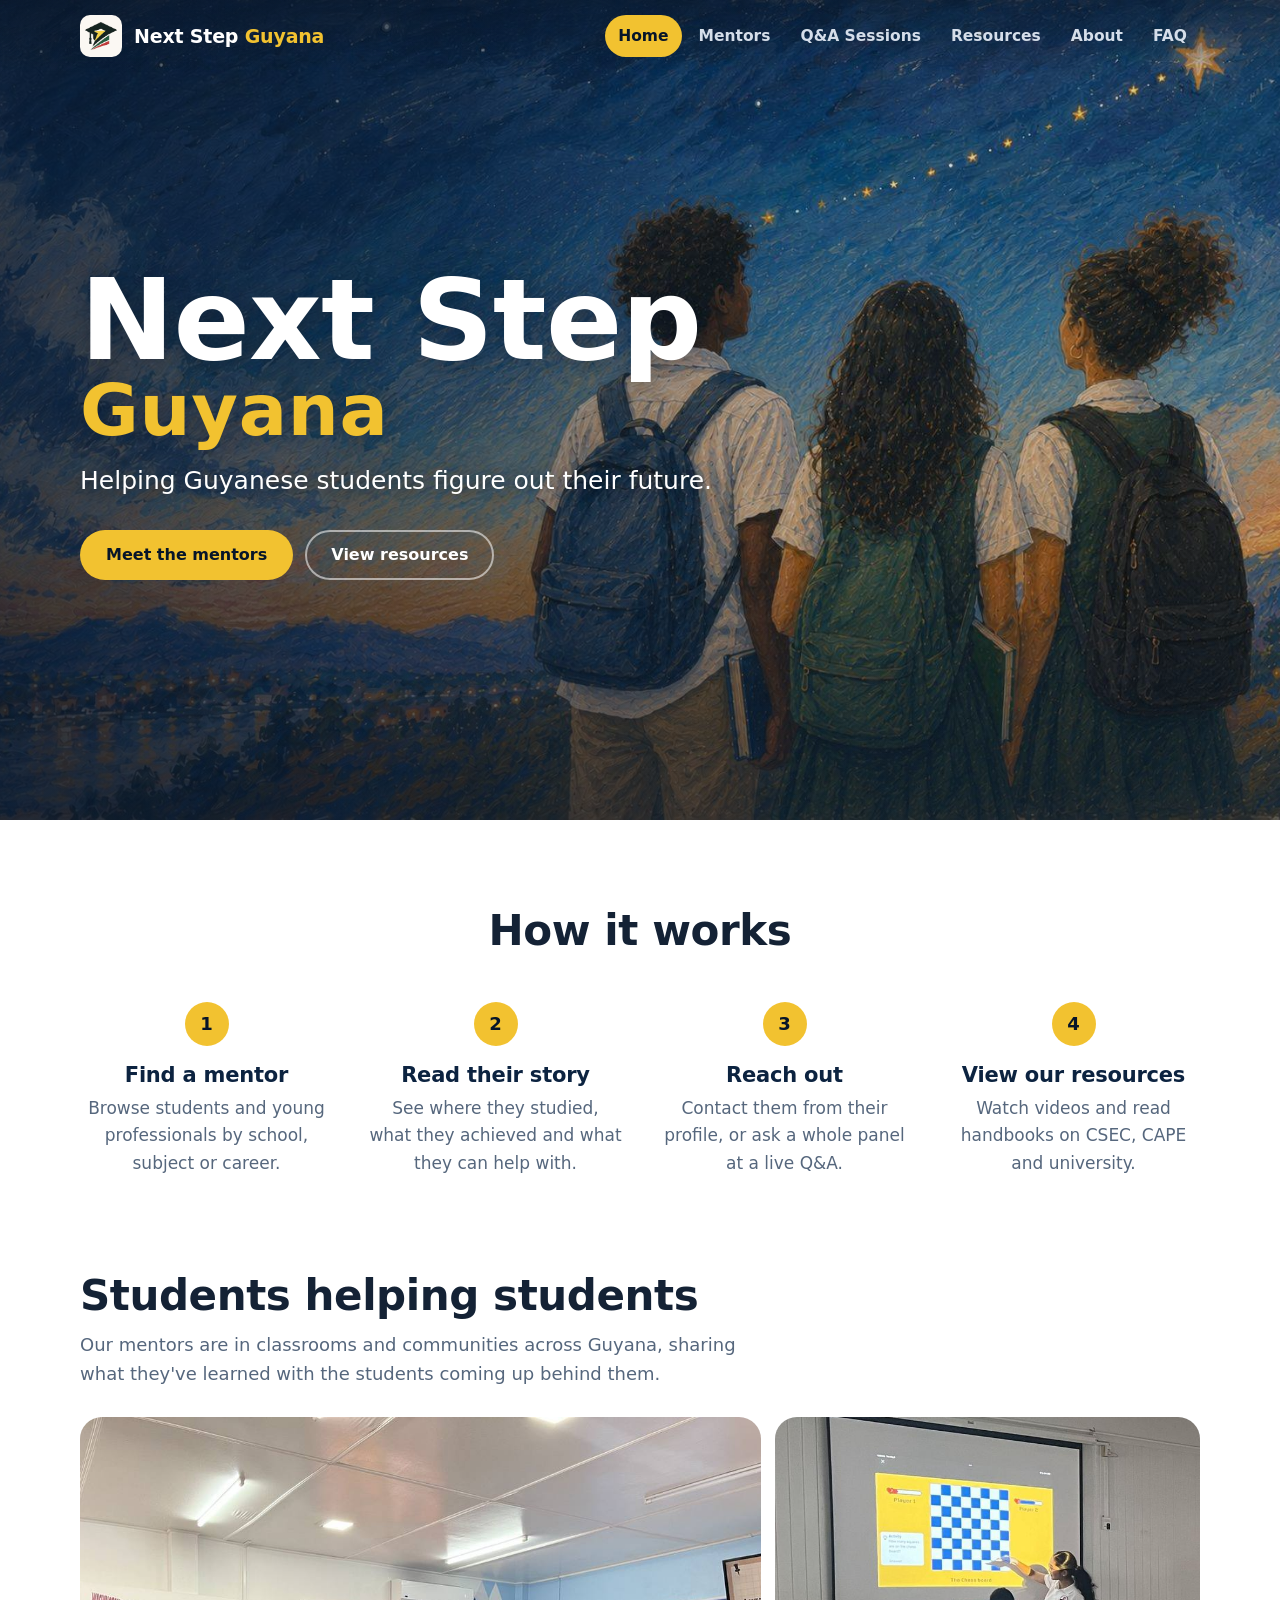
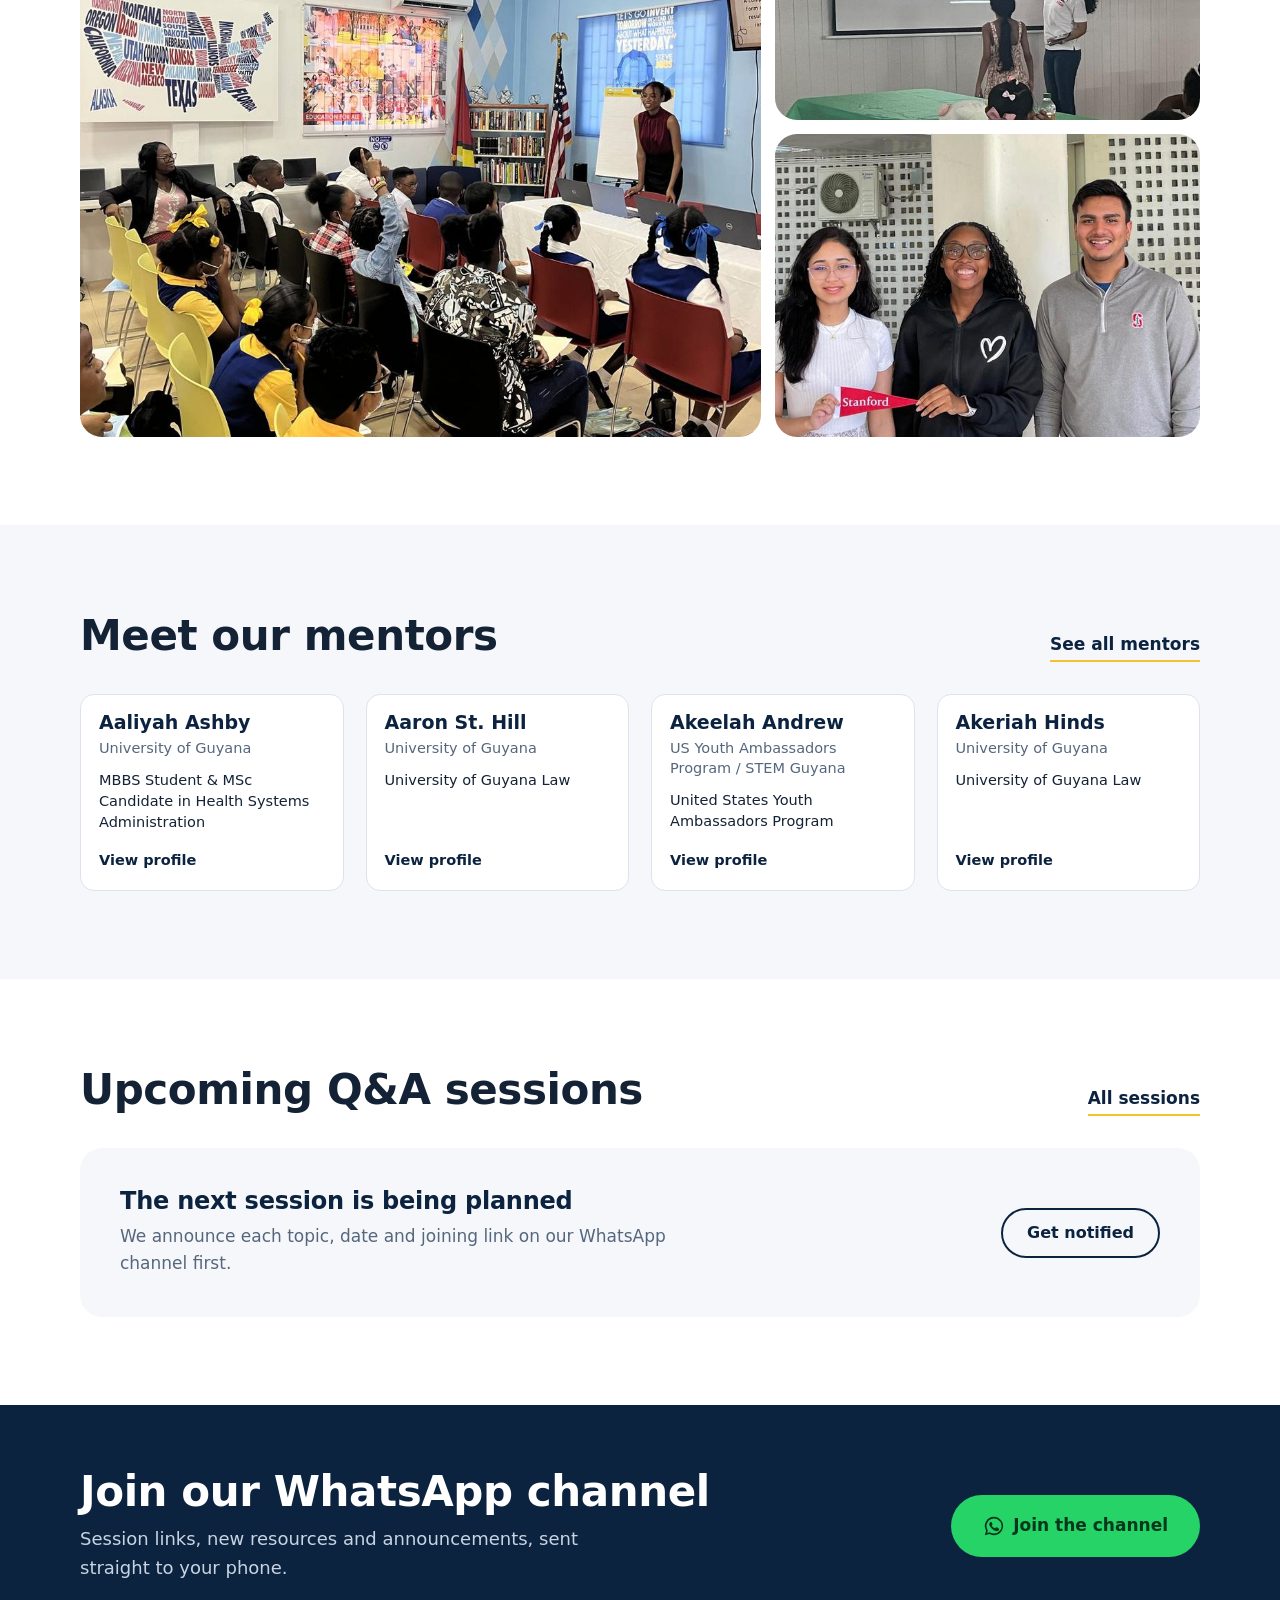
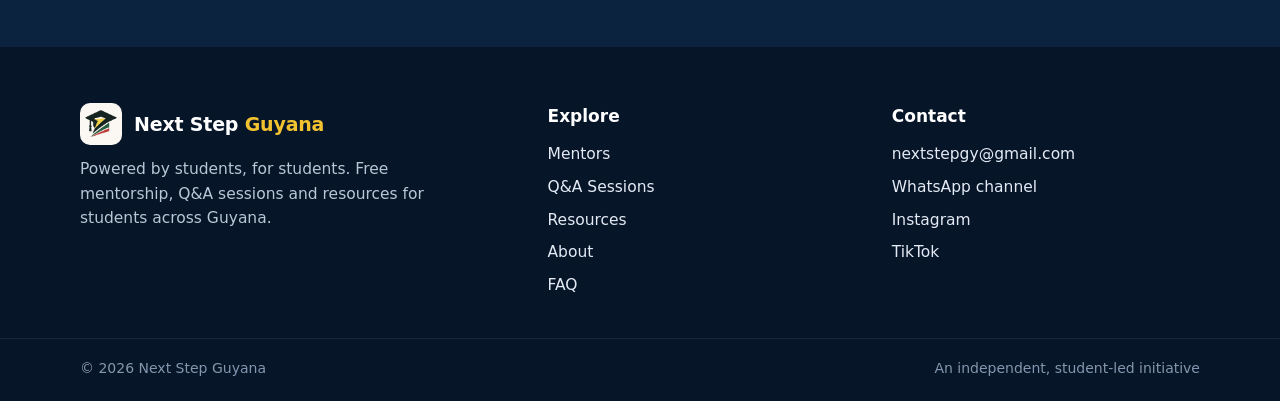
==== index.html @ 5f315ccd "Launch new Next Step Guyana website Co-Authored-By: Claude Opus 5.5 <noreply@anthropic.com> Claude-S" ====
<!doctype html>
<html lang="en">
<head>
<meta charset="utf-8">
<meta name="viewport" content="width=device-width, initial-scale=1">
<title>Next Step Guyana</title>
<meta name="description" content="Helping Guyanese students figure out their future. Free mentorship and live Q&A sessions with students and young professionals who've been there.">
<meta property="og:title" content="Next Step Guyana">
<meta property="og:description" content="Helping Guyanese students figure out their future.">
<meta property="og:type" content="website">
<meta property="og:url" content="https://www.nextstepgy.org/">
<meta property="og:image" content="https://www.nextstepgy.org/assets/hero.jpg">
<meta name="twitter:card" content="summary_large_image">
<meta name="theme-color" content="#0c2340">
<link rel="icon" href="assets/favicon.png" type="image/png">
<link rel="apple-touch-icon" href="assets/apple-touch-icon.png">
<link rel="stylesheet" href="css/style.css">
</head>
<body class="home">
<div id="site-header"></div>

<main id="main">
  <section class="hero" aria-label="Next Step Guyana">
    <div class="wrap">
      <div class="hero-copy">
        <h1><span class="l1">Next Step</span><span class="l2">Guyana</span></h1>
        <p class="tagline">Helping Guyanese students figure out their future.</p>
        <div class="actions">
          <a class="btn btn-gold" href="mentors.html">Meet the mentors</a>
          <a class="btn btn-ghost" href="resources.html">View resources</a>
        </div>
      </div>
    </div>
  </section>

  <section class="section">
    <div class="wrap">
      <h2 class="h-center">How it works</h2>
      <div class="steps">
        <div class="step">
          <span class="step-n">1</span>
          <h3>Find a mentor</h3>
          <p>Browse students and young professionals by school, subject or career.</p>
        </div>
        <div class="step">
          <span class="step-n">2</span>
          <h3>Read their story</h3>
          <p>See where they studied, what they achieved and what they can help with.</p>
        </div>
        <div class="step">
          <span class="step-n">3</span>
          <h3>Reach out</h3>
          <p>Contact them from their profile, or ask a whole panel at a live Q&amp;A.</p>
        </div>
        <div class="step">
          <span class="step-n">4</span>
          <h3>View our resources</h3>
          <p>Watch videos and read handbooks on CSEC, CAPE and university.</p>
        </div>
      </div>
    </div>
  </section>

  <section class="section section-tight-top">
    <div class="wrap">
      <div class="moments-head">
        <h2>Students helping students</h2>
        <p>Our mentors are in classrooms and communities across Guyana, sharing what they've learned with the students coming up behind them.</p>
      </div>
      <div class="moments">
        <figure class="m-big"><img src="assets/moment-classroom.jpg" alt="A Next Step mentor leading a session for a room of primary and secondary school students" loading="lazy"></figure>
        <figure class="m-a"><img src="assets/moment-chess.jpg" alt="A mentor teaching children about the chessboard on a projector screen" loading="lazy"></figure>
        <figure class="m-b"><img src="assets/moment-mentors.jpg" alt="Three Next Step mentors smiling, holding a Stanford pennant" loading="lazy"></figure>
      </div>
    </div>
  </section>

  <section class="section section-paper">
    <div class="wrap">
      <div class="section-head">
        <h2>Meet our mentors</h2>
        <a class="link-more" href="mentors.html">See all mentors</a>
      </div>
      <div class="mentor-grid" id="featured"></div>
    </div>
  </section>

  <section class="section">
    <div class="wrap">
      <div class="section-head">
        <h2>Upcoming Q&amp;A sessions</h2>
        <a class="link-more" href="sessions.html">All sessions</a>
      </div>
      <div id="next-session"></div>
    </div>
  </section>

  <section class="whatsapp" id="whatsapp">
    <div class="wrap">
      <div>
        <h2>Join our WhatsApp channel</h2>
        <p>Session links, new resources and announcements, sent straight to your phone.</p>
      </div>
      <a class="btn btn-wa btn-lg" id="wa-btn" href="#" target="_blank" rel="noopener"><svg width="22" height="22" viewBox="0 0 24 24" aria-hidden="true"><path fill="currentColor" d="M12 2a10 10 0 0 0-8.6 15.1L2 22l5-1.3A10 10 0 1 0 12 2Zm0 18.2a8.2 8.2 0 0 1-4.2-1.2l-.3-.2-3 .8.8-2.9-.2-.3A8.2 8.2 0 1 1 12 20.2Zm4.5-6.1c-.2-.1-1.5-.7-1.7-.8s-.4-.1-.6.1-.7.8-.8 1-.3.2-.5.1a6.7 6.7 0 0 1-3.3-2.9c-.3-.4.3-.4.7-1.3a.5.5 0 0 0 0-.4l-.8-1.8c-.2-.5-.4-.4-.6-.4h-.5a1 1 0 0 0-.7.3 3 3 0 0 0-.9 2.2 5.2 5.2 0 0 0 1.1 2.7 11.8 11.8 0 0 0 4.5 4c1.7.7 2.3.8 3.2.6a2.7 2.7 0 0 0 1.8-1.2 2.2 2.2 0 0 0 .1-1.3c0-.1-.2-.2-.5-.3Z"/></svg>Join the channel</a>
    </div>
  </section>
</main>

<div id="site-footer"></div>

<script src="data/mentors.js"></script>
<script src="data/sessions.js"></script>
<script src="js/site.js"></script>
<script>
(function () {
  document.getElementById("wa-btn").href = SITE.whatsapp;

  // Featured mentors: first 4 in alphabetical order
  var pick = window.MENTORS.slice().sort(function (x, y) { return x.name.localeCompare(y.name); }).slice(0, 4);
  var grid = document.getElementById("featured");
  grid.innerHTML = pick.map(NS.card).join("");
  NS.bindCards(grid, pick);

  // Next two sessions
  var up = NS.sessions().upcoming.slice(0, 2);
  document.getElementById("next-session").innerHTML = up.length
    ? up.map(function (s) { return NS.sessionHTML(s, false); }).join("")
    : '<div class="empty-state"><div><h3>The next session is being planned</h3>' +
      "<p>We announce each topic, date and joining link on our WhatsApp channel first.</p></div>" +
      '<a class="btn btn-line" href="#whatsapp">Get notified</a></div>';
})();
</script>
</body>
</html>
---- css/style.css ----
/* Next Step Guyana: site styles */
:root{
  --night:#0c2340;
  --deep:#071529;
  --gold:#f2c230;
  --gold-soft:#f8e3a0;
  --paper:#f5f7fa;
  --white:#ffffff;
  --ink:#142235;
  --slate:#56677d;
  --line:#dce3ec;
  --display:system-ui, -apple-system, BlinkMacSystemFont, "Segoe UI Historic", "Segoe UI", Helvetica, Arial, sans-serif;
  --body:system-ui, -apple-system, BlinkMacSystemFont, "Segoe UI Historic", "Segoe UI", Helvetica, Arial, sans-serif;
  --wrap:1160px;
  --r-sm:8px; --r-md:14px; --r-lg:22px;
}
*{box-sizing:border-box}
html{color-scheme:light}
html{scroll-behavior:smooth}
body{margin:0;font-family:var(--body);font-size:17px;line-height:1.6;color:var(--ink);background:var(--white);-webkit-font-smoothing:antialiased}
img{max-width:100%;display:block}
a{color:var(--night)}
a:hover{color:#1c4d86}
:focus-visible{outline:3px solid var(--gold);outline-offset:3px;border-radius:4px}
h1,h2,h3{font-family:var(--display);line-height:1.1;margin:0;letter-spacing:-.01em}
h2{font-size:clamp(28px,3.6vw,42px);font-weight:700}
h3{font-size:20px;font-weight:700}
p{margin:0}
.wrap{max-width:var(--wrap);margin:0 auto;padding:0 20px}
.skip{position:absolute;left:-999px;top:8px;background:var(--gold);color:var(--deep);padding:8px 14px;border-radius:var(--r-sm);z-index:100}
.skip:focus{left:8px}
.sr{position:absolute;width:1px;height:1px;overflow:hidden;clip:rect(0 0 0 0)}

/* ---------- Buttons ---------- */
.btn{display:inline-flex;align-items:center;gap:8px;font:700 16px/1 var(--body);padding:15px 24px;border-radius:999px;text-decoration:none;border:2px solid transparent;cursor:pointer;transition:background .15s,color .15s,border-color .15s}
.btn-gold{background:var(--gold);color:var(--deep)}
.btn-gold:hover{background:#ffd34d;color:var(--deep)}
.btn-ghost{border-color:rgba(255,255,255,.55);color:#fff}
.btn-ghost:hover{border-color:#fff;color:#fff;background:rgba(255,255,255,.08)}
.btn-navy{background:var(--night);color:#fff}
.btn-navy:hover{background:#163a64;color:#fff}
.btn-line{border-color:var(--night);color:var(--night);background:transparent}
.btn-line:hover{background:var(--night);color:#fff}

/* ---------- Header ---------- */
.site-header{background:var(--night);position:sticky;top:0;z-index:50;transition:background-color .25s ease,box-shadow .25s ease}
.site-header .wrap{display:flex;align-items:center;justify-content:space-between;height:72px;gap:20px}
/* Home: header sits on top of the artwork, turns solid on scroll or when the menu is open */
.home .site-header{position:fixed;left:0;right:0;background-color:transparent;background-image:linear-gradient(180deg,rgba(7,21,41,.6),rgba(7,21,41,0))}
.home .site-header.solid,.home .site-header.menu-open{background-color:var(--night);background-image:none;box-shadow:0 1px 0 rgba(255,255,255,.06)}
.brand{display:flex;align-items:center;gap:12px;color:#fff;text-decoration:none;font-family:var(--display);font-weight:700;font-size:19px;letter-spacing:-.01em;white-space:nowrap}
.brand:hover{color:#fff}
.brand-mark{width:42px;height:42px;flex:none;border-radius:10px;background:#fbf8f3;padding:5px;object-fit:contain}
.brand-name{color:#fff}
.brand-name span{color:var(--gold)}
.nav{display:flex;gap:4px;align-items:center}
.nav a{color:#d5deea;text-decoration:none;font-weight:700;font-size:15.5px;padding:9px 13px;border-radius:999px;transition:background-color .15s,color .15s}
.nav a:hover{color:#fff;background:rgba(255,255,255,.07)}
.nav a[aria-current="page"]{color:var(--deep);background:var(--gold)}
.menu-btn{display:none;position:relative;width:44px;height:44px;background:none;border:0;color:#fff;cursor:pointer;border-radius:10px;-webkit-tap-highlight-color:transparent}
.menu-btn:hover{background:rgba(255,255,255,.08)}
.menu-btn span{position:absolute;left:11px;right:11px;height:2.5px;border-radius:2px;background:currentColor;transition:transform .25s ease,opacity .2s ease}
.menu-btn span:nth-child(1){top:14px}
.menu-btn span:nth-child(2){top:21px}
.menu-btn span:nth-child(3){top:28px}
.menu-btn[aria-expanded="true"] span:nth-child(1){transform:translateY(7px) rotate(45deg)}
.menu-btn[aria-expanded="true"] span:nth-child(2){opacity:0}
.menu-btn[aria-expanded="true"] span:nth-child(3){transform:translateY(-7px) rotate(-45deg)}
@media (max-width:900px){
  .menu-btn{display:block}
  .brand{font-size:18px}
  .nav{position:absolute;top:72px;left:0;right:0;background:var(--night);flex-direction:column;align-items:stretch;gap:2px;padding:8px 16px 20px;border-top:1px solid rgba(255,255,255,.08);box-shadow:0 18px 30px rgba(7,21,41,.35);
    opacity:0;visibility:hidden;transform:translateY(-10px);transition:opacity .22s ease,transform .22s ease,visibility 0s linear .22s}
  .nav.open{opacity:1;visibility:visible;transform:none;transition:opacity .22s ease,transform .22s ease,visibility 0s}
  .nav a{padding:14px 16px;font-size:17px}
}
@media (prefers-reduced-motion:reduce){.nav,.nav.open,.menu-btn span,.site-header{transition:none}}

/* ---------- Hero (home): the cover artwork, softly faded behind the text ---------- */
.hero{position:relative;color:#fff;background:#13305a url("../assets/hero.jpg") 62% 40%/cover no-repeat;overflow:hidden}
.hero::before{content:"";position:absolute;inset:0;background:
  linear-gradient(90deg,rgba(7,21,41,.72) 0%,rgba(7,21,41,.45) 38%,rgba(7,21,41,.12) 65%,rgba(7,21,41,.12) 100%),
  linear-gradient(0deg,rgba(7,21,41,.5) 0%,rgba(7,21,41,0) 35%)}
.hero .wrap{position:relative;min-height:92vh;min-height:92svh;max-height:none;display:flex;flex-direction:column;justify-content:center;padding-top:120px;padding-bottom:90px}
@media (min-height:900px){.hero .wrap{min-height:820px}}
.hero-copy{max-width:680px}
.hero h1{font-weight:800;color:var(--gold);letter-spacing:-.03em;line-height:.9;text-shadow:0 2px 24px rgba(7,21,41,.45)}
.hero h1 .l1{display:block;color:#fff;font-size:clamp(52px,8.8vw,116px)}
.hero h1 .l2{display:block;font-size:clamp(36px,5.6vw,74px);margin-top:6px;letter-spacing:.01em}
.hero .tagline{font-size:clamp(19px,2.1vw,25px);font-weight:500;margin-top:22px;line-height:1.35;max-width:26em;color:#fff;text-shadow:0 1px 12px rgba(7,21,41,.5)}
.hero .actions{display:flex;flex-wrap:wrap;gap:12px;margin-top:32px}
@media (max-width:760px){
  .hero{background-position:70% 30%}
  .hero::before{background:linear-gradient(180deg,rgba(7,21,41,.45) 0%,rgba(7,21,41,.2) 22%,rgba(7,21,41,.35) 48%,rgba(7,21,41,.88) 78%,rgba(7,21,41,.95) 100%)}
  .hero .wrap{min-height:88vh;min-height:88svh;justify-content:flex-end;padding-top:110px;padding-bottom:48px}
  .hero .actions .btn{flex:1 1 auto;justify-content:center}
}
@media (max-width:360px){.hero h1 .l1{font-size:46px}.hero h1 .l2{font-size:32px}.brand{font-size:16px}.brand-mark{width:38px;height:38px}}

/* ---------- Sections ---------- */
.section{padding:88px 0}
.section-tight{padding:64px 0}
.section-paper{background:var(--paper)}
.section-night{background:var(--night);color:#fff}
.section-head{display:flex;justify-content:space-between;align-items:baseline;gap:20px;margin-bottom:32px;flex-wrap:wrap}
.section-head p{color:var(--slate);max-width:36em;margin-top:10px}
.section-night .section-head p{color:#c6d2e2}

/* ---------- How it works ---------- */
.h-center{text-align:center;margin-bottom:48px}
.steps{display:grid;grid-template-columns:repeat(4,1fr);gap:36px;text-align:center}
.step-n{display:inline-grid;place-items:center;width:44px;height:44px;border-radius:50%;background:var(--gold);color:var(--deep);font-weight:800;font-size:18px}
.step h3{margin-top:18px;font-size:21px;color:var(--night)}
.step p{color:var(--slate);margin:8px auto 0;max-width:22em}
@media (max-width:980px){.steps{grid-template-columns:repeat(2,1fr);gap:40px 32px}}
@media (max-width:560px){.steps{grid-template-columns:1fr;gap:34px}}

/* ---------- Links + large buttons ---------- */
.link-more{font-weight:700;text-decoration:none;color:var(--night);border-bottom:2px solid var(--gold);padding-bottom:2px}
.link-more:hover{color:var(--night);border-color:var(--night)}
.btn-lg{padding:18px 30px;font-size:17px}
.btn-wa{background:#25d366;color:#05371c}
.btn-wa:hover{background:#3ee07a;color:#05371c}

/* ---------- WhatsApp band ---------- */
.whatsapp{background:var(--night);color:#fff}
.whatsapp .wrap{display:flex;justify-content:space-between;align-items:center;gap:28px;flex-wrap:wrap;padding-top:64px;padding-bottom:64px}
.whatsapp h2{color:#fff}
.whatsapp p{color:#c9d4e2;margin-top:10px;font-size:18px;max-width:30em}

/* ---------- Mentor cards ---------- */
.mentor-grid{display:grid;grid-template-columns:repeat(auto-fill,minmax(220px,1fr));gap:22px}
.mcard{display:flex;flex-direction:column;text-align:left;background:#fff;border:1px solid var(--line);border-radius:var(--r-md);overflow:hidden;padding:0;font:inherit;color:inherit;cursor:pointer;transition:border-color .15s,box-shadow .15s}
.mcard:hover{border-color:#b7c5d7;box-shadow:0 10px 26px rgba(12,35,64,.10)}
.mphoto{aspect-ratio:1/1;background:var(--night);position:relative;overflow:hidden}
.mphoto img{position:absolute;inset:0;z-index:1;width:100%;height:100%;object-fit:cover;object-position:center 22%}
.mphoto .badge{z-index:2}
.initials{position:absolute;inset:0;display:grid;place-items:center;font-family:var(--display);font-weight:800;font-size:52px;color:var(--night);background:#e7edf5}
.badge{position:absolute;left:12px;top:12px;background:var(--gold);color:var(--deep);font-weight:900;font-size:12.5px;padding:5px 10px;border-radius:999px}
.mbody{padding:16px 18px 18px;display:flex;flex-direction:column;gap:4px;flex:1}
.mname{font-family:var(--display);font-weight:700;font-size:19px;color:var(--night);line-height:1.2}
.mschool{color:var(--slate);font-size:14.5px;line-height:1.4}
.mhl{font-size:14.5px;line-height:1.45;margin-top:8px}
.mview{margin-top:auto;padding-top:12px;font-weight:700;font-size:14.5px;color:var(--night)}
@media (max-width:560px){
  .mentor-grid{grid-template-columns:repeat(2,1fr);gap:12px}
  .mbody{padding:12px 12px 14px}.mname{font-size:16px}.mschool{font-size:13px}.mhl{display:none}
  .initials{font-size:40px}
}

/* ---------- Directory controls ---------- */
.dir-tools{display:flex;flex-wrap:wrap;gap:14px;align-items:center;margin-bottom:16px}
.search{flex:1 1 300px;position:relative}
.search input{width:100%;font:inherit;font-size:16px;padding:14px 18px 14px 46px;border:2px solid var(--line);border-radius:999px;background:#fff;color:var(--ink)}
.search input:focus{outline:none;border-color:var(--night)}
.search svg{position:absolute;left:17px;top:50%;transform:translateY(-50%);color:var(--slate)}
.count{color:var(--slate);font-size:15px}
.chips{display:flex;flex-wrap:wrap;gap:8px;margin-bottom:30px}
.chip{font:700 14.5px var(--body);padding:9px 15px;border-radius:999px;border:2px solid var(--line);background:#fff;color:var(--night);cursor:pointer}
.chip:hover{border-color:var(--night)}
.chip[aria-pressed="true"]{background:var(--night);border-color:var(--night);color:#fff}
.empty{grid-column:1/-1;padding:46px 20px;text-align:center;color:var(--slate);border:2px dashed var(--line);border-radius:var(--r-md)}

/* ---------- Profile dialog ---------- */
dialog.profile{background:#fff;border:0;padding:0;border-radius:var(--r-lg);max-width:780px;width:calc(100% - 32px);max-height:calc(100vh - 40px);color:var(--ink);box-shadow:0 30px 80px rgba(7,21,41,.45)}
dialog.profile::backdrop{background:rgba(7,21,41,.62)}
.pgrid{display:grid;grid-template-columns:280px 1fr}
.pphoto{position:relative;background:var(--night);min-height:320px}
.pphoto img{position:absolute;inset:0;width:100%;height:100%;object-fit:cover;object-position:center 22%}
.pbody{padding:32px 32px 30px}
.pbody h2{font-size:30px;color:var(--night)}
.pmeta{color:var(--slate);margin-top:6px}
.ptopics{display:flex;flex-wrap:wrap;gap:6px;margin-top:14px}
.ptopics span{background:var(--paper);color:var(--night);font-weight:700;font-size:13px;padding:5px 10px;border-radius:999px}
.pbody ul{margin:20px 0 24px;padding-left:20px}
.pbody li{margin-bottom:6px}
.pbody li::marker{color:var(--gold)}
.pcontact{display:flex;flex-wrap:wrap;gap:10px;align-items:center}
.pnote{color:var(--slate);font-size:14px;margin-top:12px}
.pclose{position:absolute;right:14px;top:14px;width:40px;height:40px;border-radius:50%;border:0;background:#fff;color:var(--night);font-size:24px;line-height:1;cursor:pointer;box-shadow:0 2px 10px rgba(0,0,0,.18);z-index:2}
@media (max-width:680px){.pgrid{grid-template-columns:1fr}.pphoto{min-height:0;aspect-ratio:4/3}.pbody{padding:24px 22px}}

/* ---------- Page heading (inner pages) ---------- */
.page-head{color:#fff;position:relative;overflow:hidden;background:#13305a url("../assets/sky.jpg") center 30%/cover no-repeat}
.page-head::before{content:"";position:absolute;inset:0;background:linear-gradient(90deg,rgba(7,21,41,.82) 0%,rgba(7,21,41,.55) 60%,rgba(7,21,41,.25) 100%)}
.page-head .wrap{padding-top:72px;padding-bottom:64px;position:relative}
.page-head h1{font-size:clamp(40px,6vw,64px);font-weight:800;letter-spacing:-.03em;color:#fff;text-wrap:balance}
.page-head p{color:#dbe3ee;max-width:36em;margin-top:14px;font-size:19px}

/* ---------- Sessions ---------- */
.session{display:grid;grid-template-columns:110px 1fr auto;gap:26px;align-items:start;background:#fff;border:1px solid var(--line);border-radius:var(--r-md);padding:24px}
.session + .session{margin-top:16px}
.sdate{background:var(--night);color:#fff;border-radius:var(--r-sm);text-align:center;padding:12px 6px}
.sdate b{display:block;font-family:var(--display);font-size:38px;line-height:1;color:var(--gold)}
.sdate span{font-weight:700;font-size:14px}
.stheme{display:inline-block;background:var(--gold-soft);color:var(--deep);font-weight:700;font-size:13px;padding:4px 10px;border-radius:999px;margin-bottom:8px}
.session h3{font-size:22px;color:var(--night)}
.smeta{color:var(--slate);font-size:15px;margin-top:6px}
.session p.sabout{margin-top:10px}
.smentors{margin-top:10px;font-size:15px}
.smentors b{color:var(--night)}
.session .btn{white-space:nowrap}
@media (max-width:720px){.session{grid-template-columns:76px 1fr;gap:16px}.session .sact{grid-column:1/-1}.sdate b{font-size:30px}}
.empty-state{background:var(--paper);border-radius:var(--r-lg);padding:40px;display:grid;grid-template-columns:1fr auto;gap:24px;align-items:center}
.empty-state h3{font-size:24px;color:var(--night)}
.empty-state p{color:var(--slate);margin-top:8px;max-width:34em}
@media (max-width:720px){.empty-state{grid-template-columns:1fr;padding:28px}}
.past{margin-top:56px}
.past h2{font-size:26px;margin-bottom:18px}

/* ---------- Resources ---------- */
.res-cats{display:grid;gap:44px}
.res-cat h2{font-size:26px;margin-bottom:16px}
.res-list{display:grid;grid-template-columns:repeat(auto-fill,minmax(300px,1fr));gap:14px}
.res{display:block;text-decoration:none;color:inherit;background:#fff;border:1px solid var(--line);border-radius:var(--r-md);padding:20px 22px;transition:border-color .15s}
.res:hover{border-color:var(--night);color:inherit}
.res b{display:block;font-family:var(--display);font-size:18px;color:var(--night)}
.res span{display:block;color:var(--slate);font-size:15px;margin-top:6px;line-height:1.5}
.res small{display:block;margin-top:10px;color:#7a8aa0;font-size:13px;word-break:break-all}
.videos{display:grid;grid-template-columns:repeat(auto-fill,minmax(320px,1fr));gap:22px}
.video{background:#fff;border:1px solid var(--line);border-radius:var(--r-md);overflow:hidden}
.video .frame{aspect-ratio:16/9;background:var(--deep)}
.video iframe{width:100%;height:100%;border:0;display:block}
.video div.vt{padding:16px 18px}
.video b{font-family:var(--display);color:var(--night);font-size:18px}
.video p{color:var(--slate);font-size:15px;margin-top:4px}
.tabs{display:flex;gap:8px;flex-wrap:wrap;margin-bottom:34px}

/* ---------- About ---------- */
.prose{max-width:40em}
.prose p{font-size:18.5px;line-height:1.7}
.prose p + p{margin-top:18px}
.founders{display:grid;grid-template-columns:repeat(2,1fr);gap:22px;margin-top:8px}
.founder{display:grid;grid-template-columns:120px 1fr;gap:20px;align-items:center;background:#fff;border:1px solid var(--line);border-radius:var(--r-md);padding:16px}
.founder .mphoto{border-radius:var(--r-sm)}
.founder .initials{font-size:36px}
.founder b{font-family:var(--display);font-size:21px;color:var(--night);display:block}
.founder span{color:var(--slate);font-size:15px}
@media (max-width:720px){.founders{grid-template-columns:1fr}}
.values{display:grid;grid-template-columns:repeat(3,1fr);gap:28px}
.values h3{color:var(--gold);font-size:22px}
.values p{color:#d3dce8;margin-top:8px}
@media (max-width:780px){.values{grid-template-columns:1fr}}

/* ---------- FAQ ---------- */
.faq-group + .faq-group{margin-top:52px}
.faq-group h2{font-size:28px;margin-bottom:14px}
details.q{border-bottom:1px solid var(--line)}
details.q summary{list-style:none;cursor:pointer;display:flex;justify-content:space-between;gap:20px;padding:20px 0;font-family:var(--display);font-weight:700;font-size:20px;color:var(--night)}
details.q summary::-webkit-details-marker{display:none}
details.q summary::after{content:"+";font-family:var(--body);font-size:26px;line-height:1;color:var(--slate);transition:transform .2s}
details.q[open] summary::after{transform:rotate(45deg)}
details.q .a{padding:0 0 22px;color:#2f4058;max-width:42em}
details.q .a p + p{margin-top:12px}

/* ---------- Footer ---------- */
.site-footer{background:var(--deep);color:#b9c6d6;font-size:15.5px}
.site-footer .wrap{display:grid;grid-template-columns:1.4fr 1fr 1fr;gap:36px;padding-top:56px;padding-bottom:40px}
.site-footer h4{color:#fff;font-family:var(--display);font-size:17px;margin:0 0 12px}
.site-footer a{color:#e3eaf3;text-decoration:none}
.site-footer a:hover{color:var(--gold)}
.site-footer ul{list-style:none;margin:0;padding:0;display:grid;gap:8px}
.site-footer .tag{margin-top:12px;max-width:24em}
.foot-base{border-top:1px solid rgba(255,255,255,.08)}
.foot-base .wrap{display:flex;justify-content:space-between;gap:12px;flex-wrap:wrap;padding-top:18px;padding-bottom:22px;font-size:14px;color:#8496ad}
@media (max-width:760px){.site-footer .wrap{grid-template-columns:1fr 1fr}.site-footer .fcol1{grid-column:1/-1}}

/* ---------- Home: photo moments ---------- */
.section-tight-top{padding:8px 0 88px}
.moments-head{display:block;margin-bottom:28px;max-width:40em}
.moments-head p{color:var(--slate);font-size:18px;margin-top:12px}
.moments{display:grid;grid-template-columns:1.6fr 1fr;grid-template-rows:1fr 1fr;gap:14px;height:min(56vw,620px)}
.moments figure{margin:0;border-radius:var(--r-lg);overflow:hidden;background:var(--paper)}
.moments img{width:100%;height:100%;object-fit:cover}
.m-big{grid-row:1 / 3}
.m-a img{object-position:center 30%}
.m-b img{object-position:center 35%}
@media (max-width:760px){
  .moments{grid-template-columns:1fr 1fr;grid-template-rows:auto auto;height:auto}
  .m-big{grid-column:1 / 3;grid-row:auto;aspect-ratio:4/3}
  .m-a,.m-b{aspect-ratio:1/1}
}

@media (max-width:560px){.section-head{align-items:center}.section-head h2{font-size:26px}}

/* ---------- Resources: videos, handbooks, links ---------- */
.res-block{margin-top:44px}
.res-block:first-of-type{margin-top:8px}
.res-block > h2{font-size:30px;margin-bottom:18px}
.res-intro{color:var(--slate);margin:-8px 0 22px}
.res-cat h3{font-size:19px;color:var(--night);margin-bottom:12px}
.lvl{display:inline-block;background:var(--gold-soft);color:var(--deep);font-weight:700;font-size:12.5px;padding:3px 9px;border-radius:999px;margin-bottom:8px}
.books{display:grid;grid-template-columns:repeat(auto-fill,minmax(300px,1fr));gap:14px}
.book{display:flex;gap:16px;text-decoration:none;color:inherit;background:#fff;border:1px solid var(--line);border-radius:var(--r-md);padding:20px}
.book:hover{border-color:var(--night);color:inherit}
.book-icon{flex:none;width:52px;height:52px;border-radius:12px;background:var(--night);color:var(--gold);display:grid;place-items:center}
.book-text{display:flex;flex-direction:column;min-width:0}
.book-text b{font-size:18px;color:var(--night)}
.book-text span:not(.lvl){color:var(--slate);font-size:15px;margin-top:4px}
.book-text em{font-style:normal;font-weight:700;color:var(--night);margin-top:10px;font-size:15px}
.video .lvl{margin-bottom:6px}
.video b{display:block}
.book-text .lvl,.video .lvl{align-self:flex-start}

/* ---------- Mentors: filter button + panel ---------- */
.filter-btn{display:inline-flex;align-items:center;gap:8px;font:700 15.5px var(--body);padding:13px 20px;border-radius:999px;border:2px solid var(--line);background:#fff;color:var(--night);cursor:pointer;white-space:nowrap;max-width:100%}
.filter-btn:hover{border-color:var(--night)}
.filter-btn[aria-expanded="true"]{border-color:var(--night)}
.filter-btn.active{background:var(--night);border-color:var(--night);color:#fff}
.filter-btn span{overflow:hidden;text-overflow:ellipsis}
.filter-panel{display:flex;flex-wrap:wrap;gap:8px;background:var(--paper);border:1px solid var(--line);border-radius:var(--r-md);padding:16px;margin:-2px 0 26px}
.filter-panel[hidden]{display:none}
.dir-tools{margin-bottom:26px}
@media (max-width:560px){.dir-tools .search{flex-basis:100%}}

/* ---------- About: story + photo ---------- */
.about-story{display:grid;grid-template-columns:minmax(0,1.15fr) minmax(0,.85fr);gap:56px;align-items:center}
.about-photo{margin:0}
.about-photo img{width:100%;aspect-ratio:1/1;object-fit:cover;border-radius:var(--r-lg)}
.about-photo figcaption{color:var(--slate);font-size:14.5px;margin-top:10px}
@media (max-width:860px){.about-story{grid-template-columns:1fr;gap:32px}.about-photo{max-width:520px}}
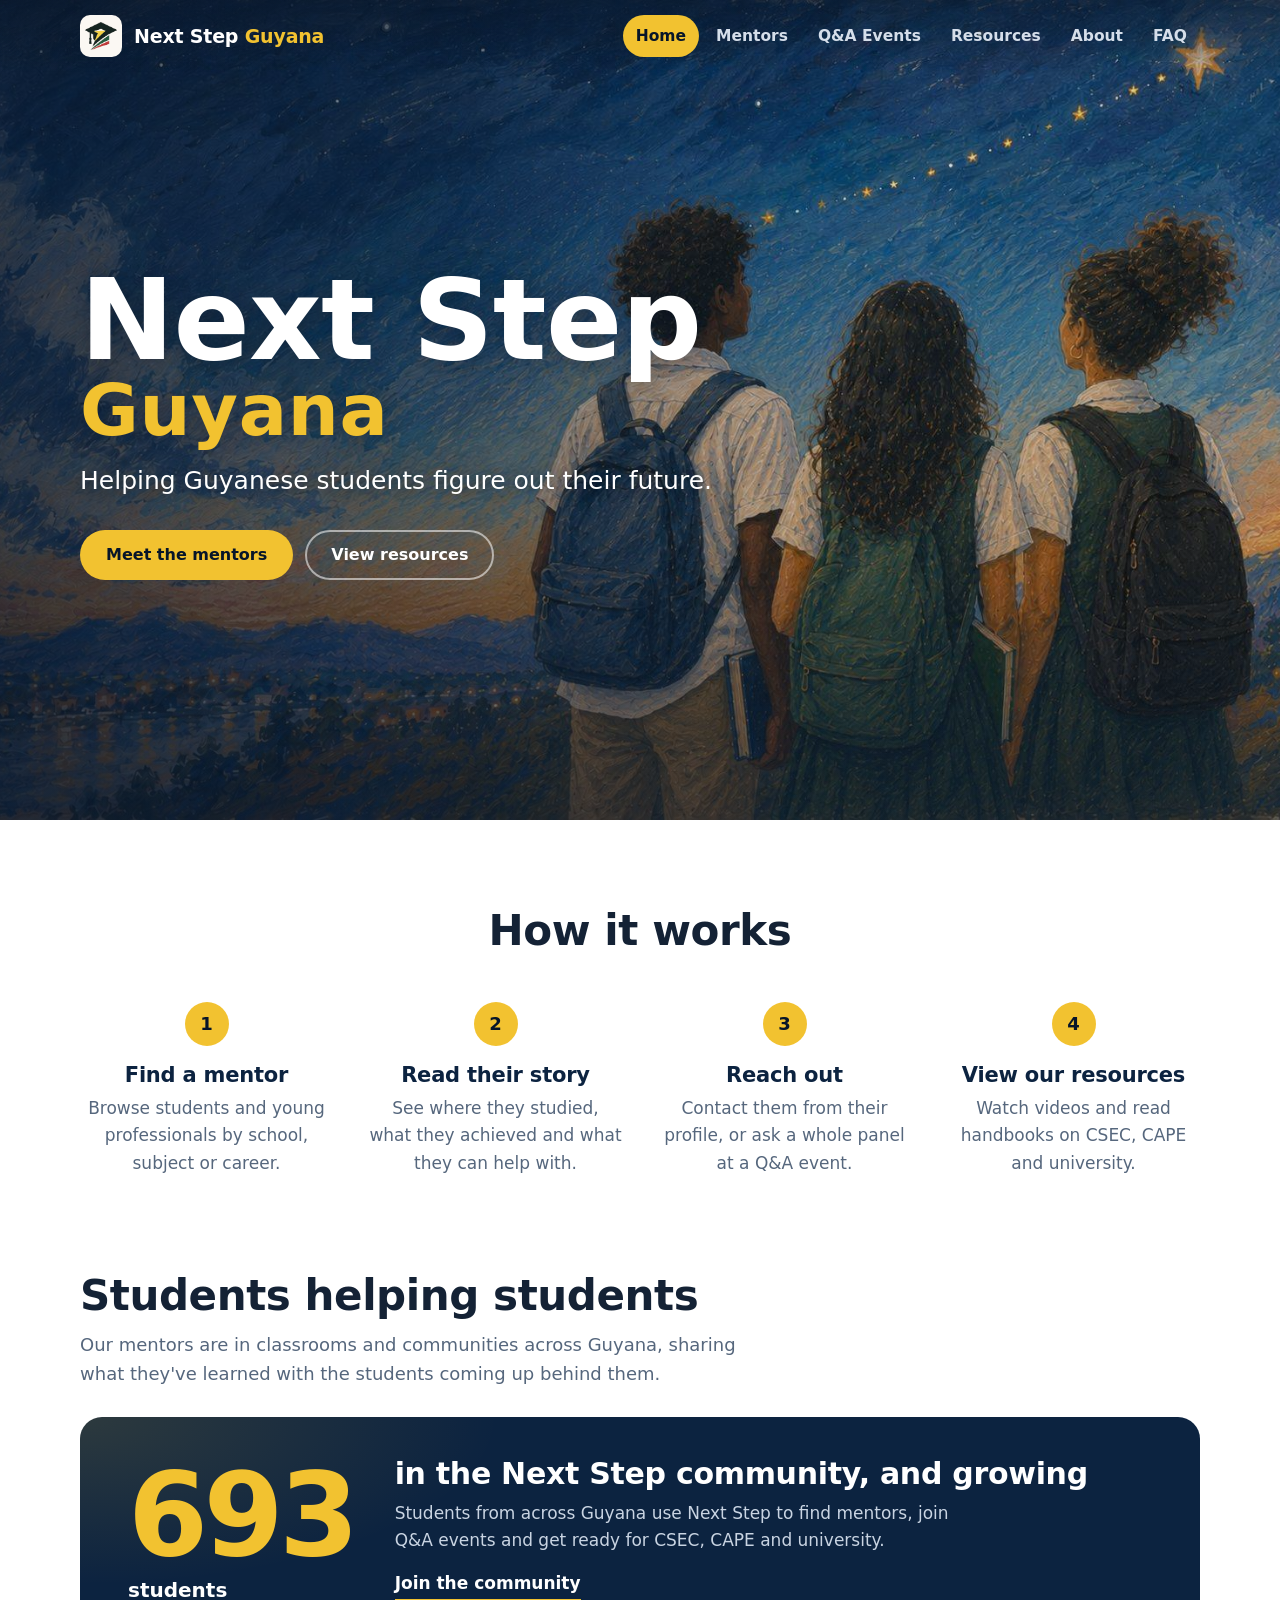
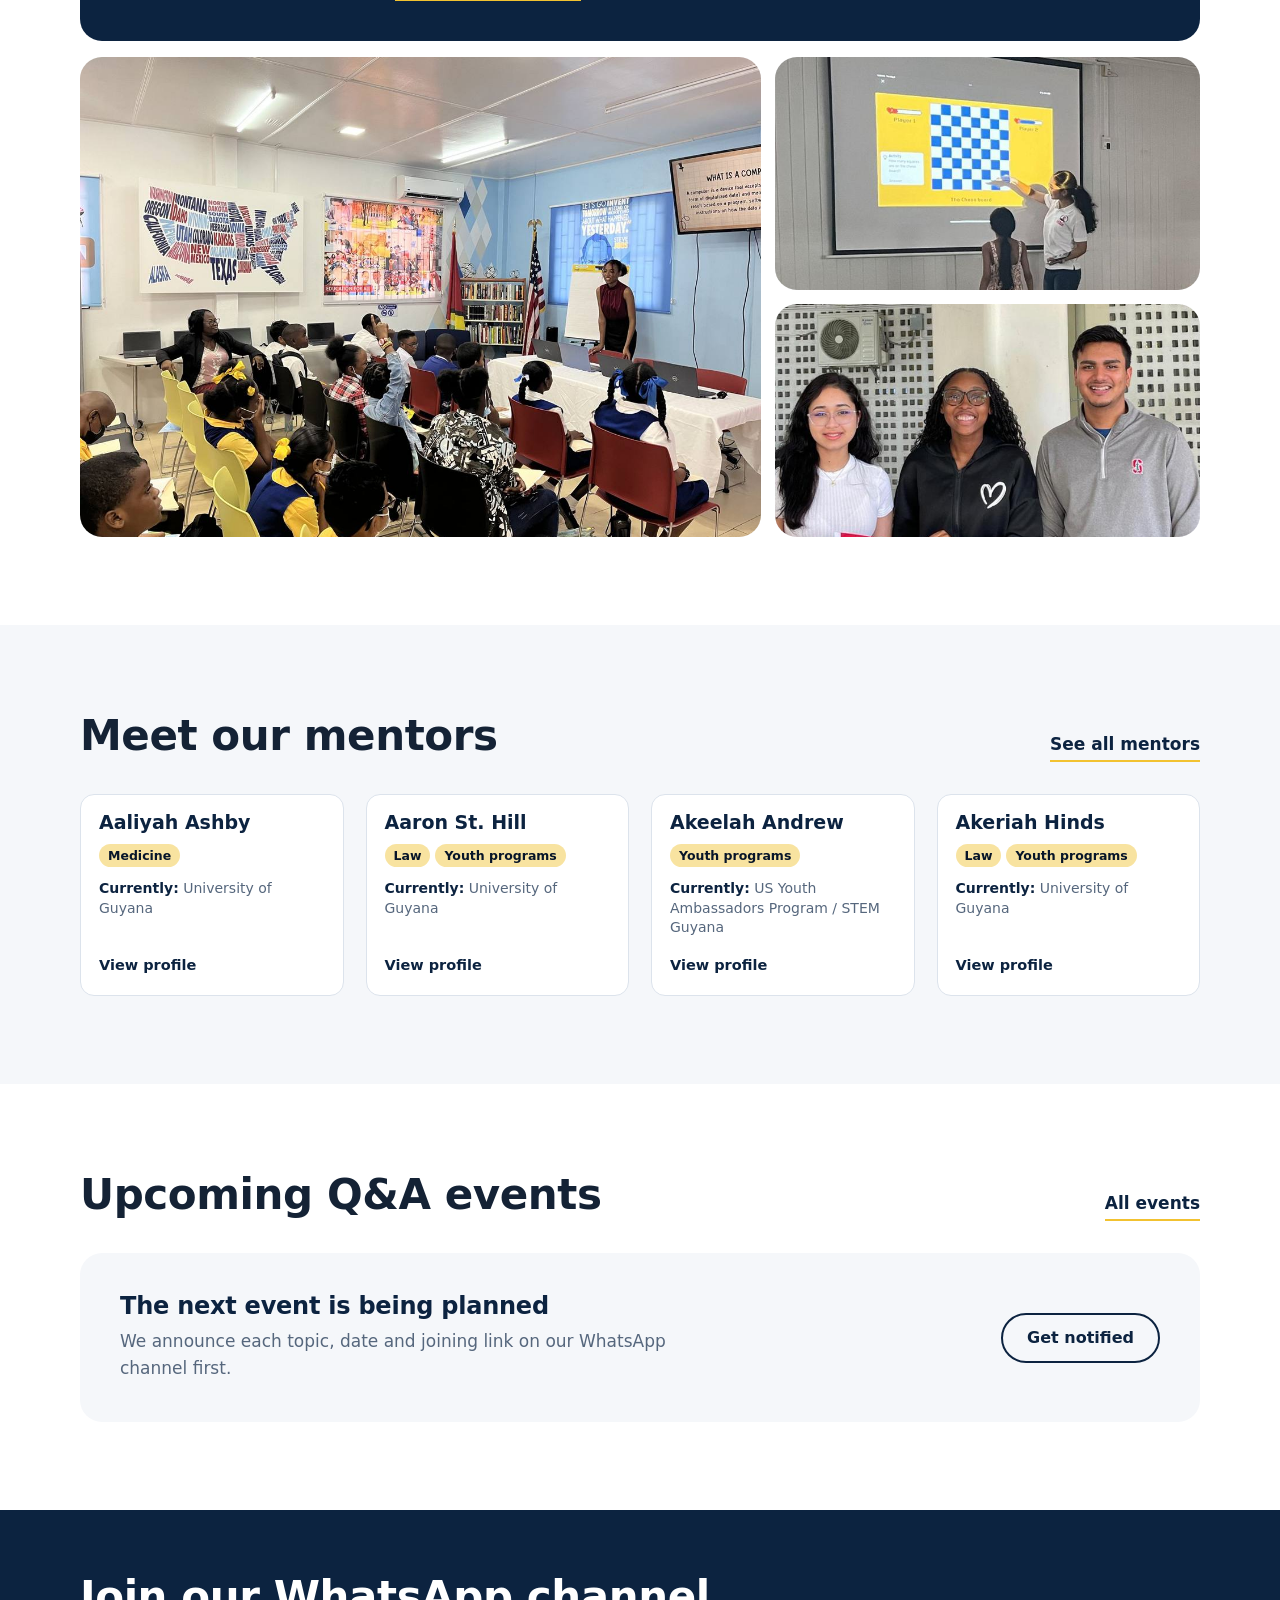
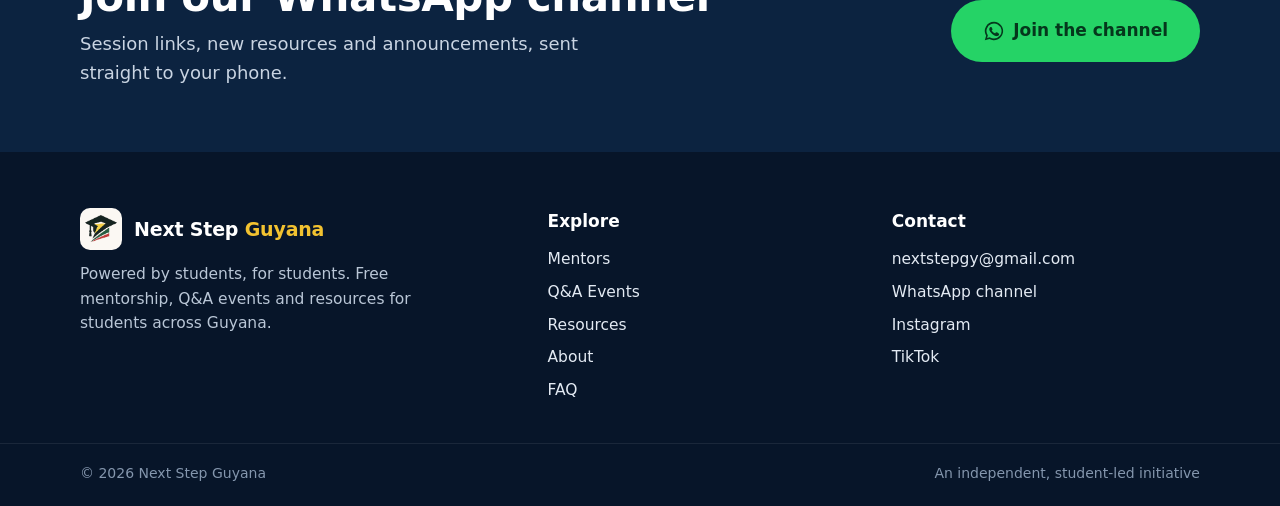
==== commit 914b5d32: "Add community counter, new mentor cards, Q&A Events with college fair, and In the news Co-Authored-B" ====
--- a/index.html
+++ b/index.html
@@ -4,7 +4,7 @@
 <meta charset="utf-8">
 <meta name="viewport" content="width=device-width, initial-scale=1">
 <title>Next Step Guyana</title>
-<meta name="description" content="Helping Guyanese students figure out their future. Free mentorship and live Q&A sessions with students and young professionals who've been there.">
+<meta name="description" content="Helping Guyanese students figure out their future. Free mentorship and Q&A events with students and young professionals who've been there.">
 <meta property="og:title" content="Next Step Guyana">
 <meta property="og:description" content="Helping Guyanese students figure out their future.">
 <meta property="og:type" content="website">
@@ -50,7 +50,7 @@
         <div class="step">
           <span class="step-n">3</span>
           <h3>Reach out</h3>
-          <p>Contact them from their profile, or ask a whole panel at a live Q&amp;A.</p>
+          <p>Contact them from their profile, or ask a whole panel at a Q&amp;A event.</p>
         </div>
         <div class="step">
           <span class="step-n">4</span>
@@ -66,6 +66,14 @@
       <div class="moments-head">
         <h2>Students helping students</h2>
         <p>Our mentors are in classrooms and communities across Guyana, sharing what they've learned with the students coming up behind them.</p>
+      </div>
+      <div class="community">
+        <div class="community-num"><span id="community-count">693</span><small>students</small></div>
+        <div class="community-text">
+          <h3>in the Next Step community, and growing</h3>
+          <p>Students from across Guyana use Next Step to find mentors, join Q&amp;A events and get ready for CSEC, CAPE and university.</p>
+          <a class="link-more link-light" href="#whatsapp">Join the community</a>
+        </div>
       </div>
       <div class="moments">
         <figure class="m-big"><img src="assets/moment-classroom.jpg" alt="A Next Step mentor leading a session for a room of primary and secondary school students" loading="lazy"></figure>
@@ -88,8 +96,8 @@
   <section class="section">
     <div class="wrap">
       <div class="section-head">
-        <h2>Upcoming Q&amp;A sessions</h2>
-        <a class="link-more" href="sessions.html">All sessions</a>
+        <h2>Upcoming Q&amp;A events</h2>
+        <a class="link-more" href="events.html">All events</a>
       </div>
       <div id="next-session"></div>
     </div>
@@ -114,6 +122,7 @@
 <script>
 (function () {
   document.getElementById("wa-btn").href = SITE.whatsapp;
+  document.getElementById("community-count").textContent = Number(SITE.community).toLocaleString("en");
 
   // Featured mentors: first 4 in alphabetical order
   var pick = window.MENTORS.slice().sort(function (x, y) { return x.name.localeCompare(y.name); }).slice(0, 4);
@@ -125,7 +134,7 @@
   var up = NS.sessions().upcoming.slice(0, 2);
   document.getElementById("next-session").innerHTML = up.length
     ? up.map(function (s) { return NS.sessionHTML(s, false); }).join("")
-    : '<div class="empty-state"><div><h3>The next session is being planned</h3>' +
+    : '<div class="empty-state"><div><h3>The next event is being planned</h3>' +
       "<p>We announce each topic, date and joining link on our WhatsApp channel first.</p></div>" +
       '<a class="btn btn-line" href="#whatsapp">Get notified</a></div>';
 })();
--- a/css/style.css
+++ b/css/style.css
@@ -140,11 +140,14 @@
 .mbody{padding:16px 18px 18px;display:flex;flex-direction:column;gap:4px;flex:1}
 .mname{font-family:var(--display);font-weight:700;font-size:19px;color:var(--night);line-height:1.2}
 .mschool{color:var(--slate);font-size:14.5px;line-height:1.4}
-.mhl{font-size:14.5px;line-height:1.45;margin-top:8px}
+.mtags{display:flex;flex-wrap:wrap;gap:5px;margin-top:6px}
+.mtag{background:var(--gold-soft);color:var(--deep);font-weight:700;font-size:12.5px;line-height:1.2;padding:4px 9px;border-radius:999px}
+.mnow{color:var(--slate);font-size:14px;line-height:1.4;margin-top:8px}
+.mnow b{color:var(--night);font-weight:700}
 .mview{margin-top:auto;padding-top:12px;font-weight:700;font-size:14.5px;color:var(--night)}
 @media (max-width:560px){
   .mentor-grid{grid-template-columns:repeat(2,1fr);gap:12px}
-  .mbody{padding:12px 12px 14px}.mname{font-size:16px}.mschool{font-size:13px}.mhl{display:none}
+  .mbody{padding:12px 12px 14px}.mname{font-size:16px}.mtag{font-size:11.5px;padding:3px 8px}.mnow{font-size:12.5px}
   .initials{font-size:40px}
 }
 
@@ -319,3 +322,30 @@
 .about-photo img{width:100%;aspect-ratio:1/1;object-fit:cover;border-radius:var(--r-lg)}
 .about-photo figcaption{color:var(--slate);font-size:14.5px;margin-top:10px}
 @media (max-width:860px){.about-story{grid-template-columns:1fr;gap:32px}.about-photo{max-width:520px}}
+
+/* ---------- Home: community counter ---------- */
+.community{display:grid;grid-template-columns:auto 1fr;gap:40px;align-items:center;background:var(--night);color:#fff;border-radius:var(--r-lg);padding:40px 48px;margin-bottom:16px;background-image:radial-gradient(600px 240px at 0% 0%,rgba(242,194,48,.14),transparent 70%)}
+.community-num{display:flex;flex-direction:column;line-height:1}
+.community-num span{font-family:var(--display);font-weight:800;font-size:clamp(72px,9vw,120px);color:var(--gold);letter-spacing:-.04em;font-variant-numeric:tabular-nums}
+.community-num small{font-size:20px;font-weight:700;color:#fff;margin-top:6px}
+.community-text h3{font-size:clamp(22px,2.4vw,30px);color:#fff}
+.community-text p{color:#c9d4e2;margin-top:10px;max-width:34em}
+.community-text .link-more{display:inline-block;margin-top:16px}
+.link-light{color:#fff}
+.link-light:hover{color:var(--gold);border-color:var(--gold)}
+@media (max-width:700px){.community{grid-template-columns:1fr;gap:18px;padding:30px 24px;text-align:left}}
+.moments{height:min(42vw,480px)}
+@media (max-width:760px){.moments{height:auto}}
+
+/* ---------- Events ---------- */
+.swhere{color:var(--slate);font-size:15px;margin-top:2px}
+
+/* ---------- About: in the news ---------- */
+.news{display:grid;grid-template-columns:repeat(3,1fr);gap:16px}
+.news-card{display:flex;flex-direction:column;gap:8px;text-decoration:none;color:inherit;background:#fff;border:1px solid var(--line);border-radius:var(--r-md);padding:22px}
+.news-card:hover{border-color:var(--night);color:inherit}
+.news-outlet{font-weight:800;font-size:14px;color:var(--night)}
+.news-card b{font-family:var(--display);font-size:18px;line-height:1.35;color:var(--ink)}
+.news-date{color:var(--slate);font-size:14px}
+.news-read{margin-top:auto;padding-top:8px;font-weight:700;font-size:14.5px;color:var(--night)}
+@media (max-width:900px){.news{grid-template-columns:1fr}}
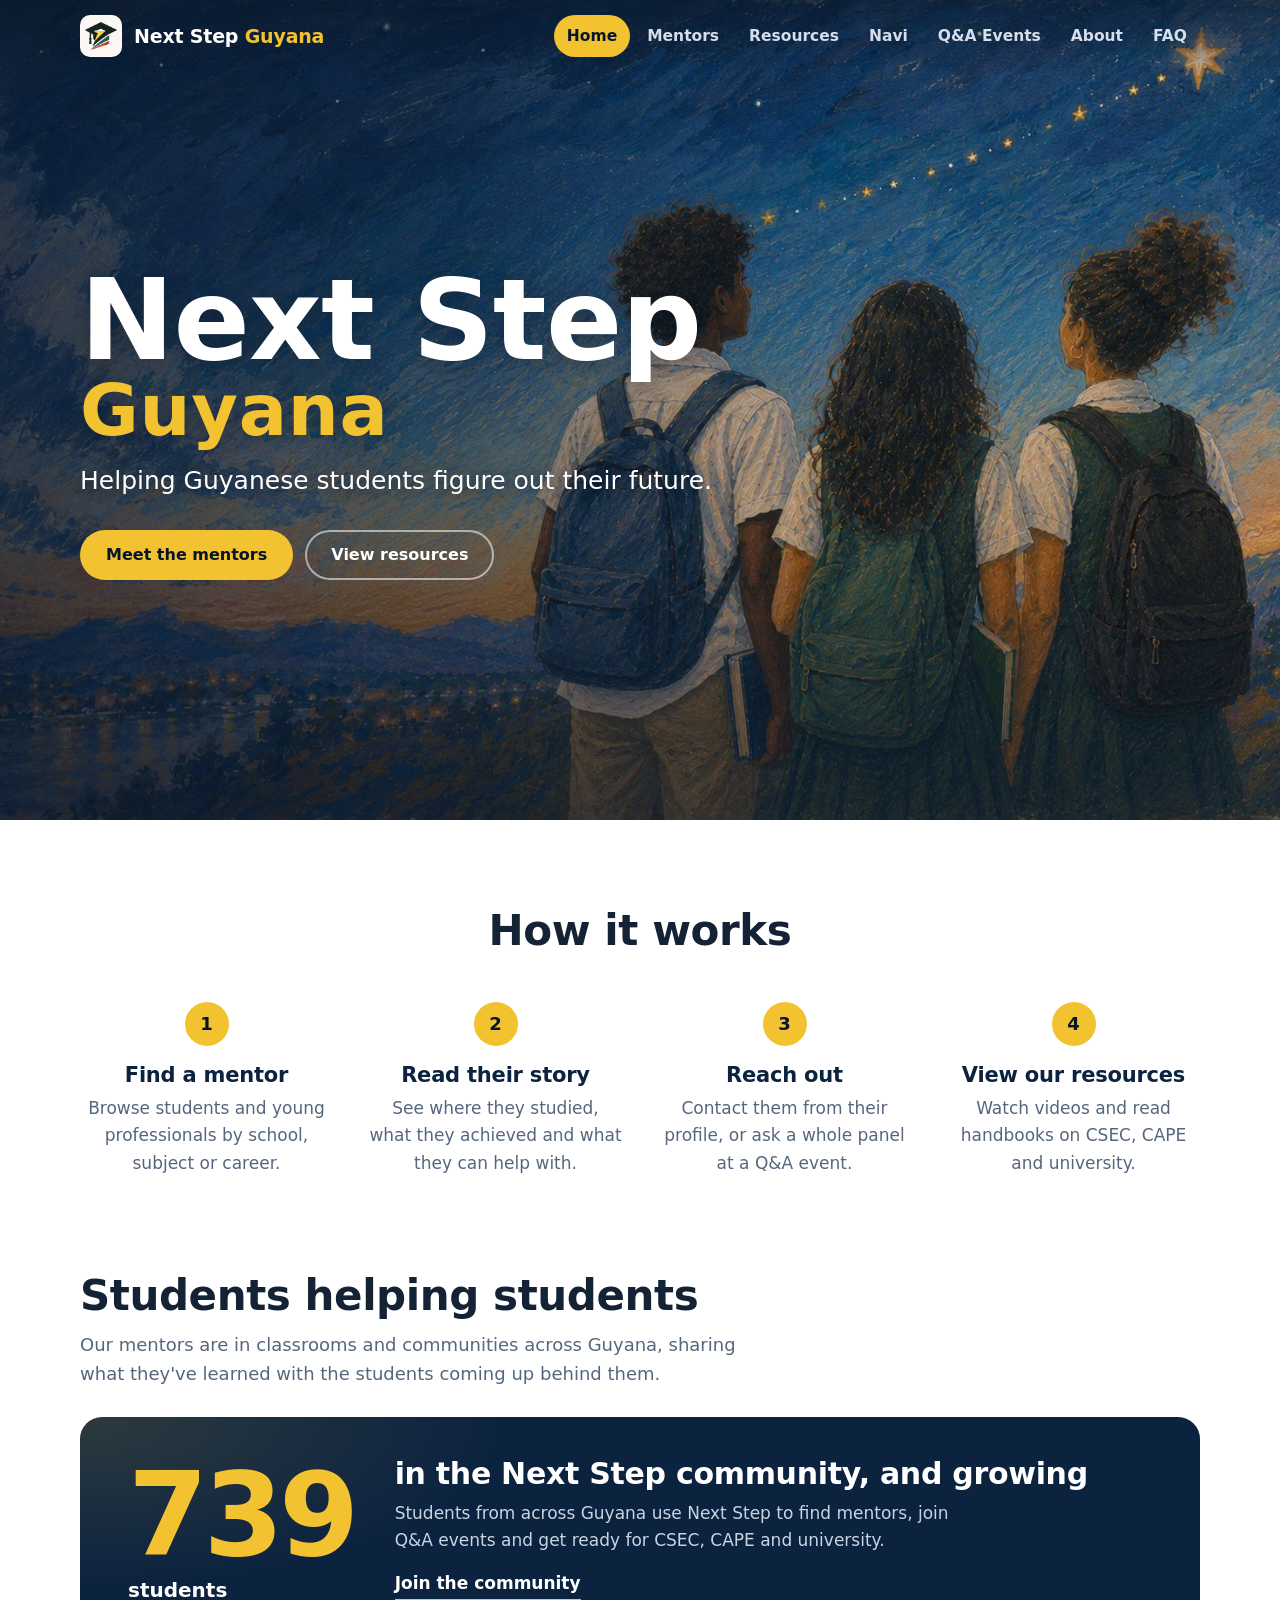
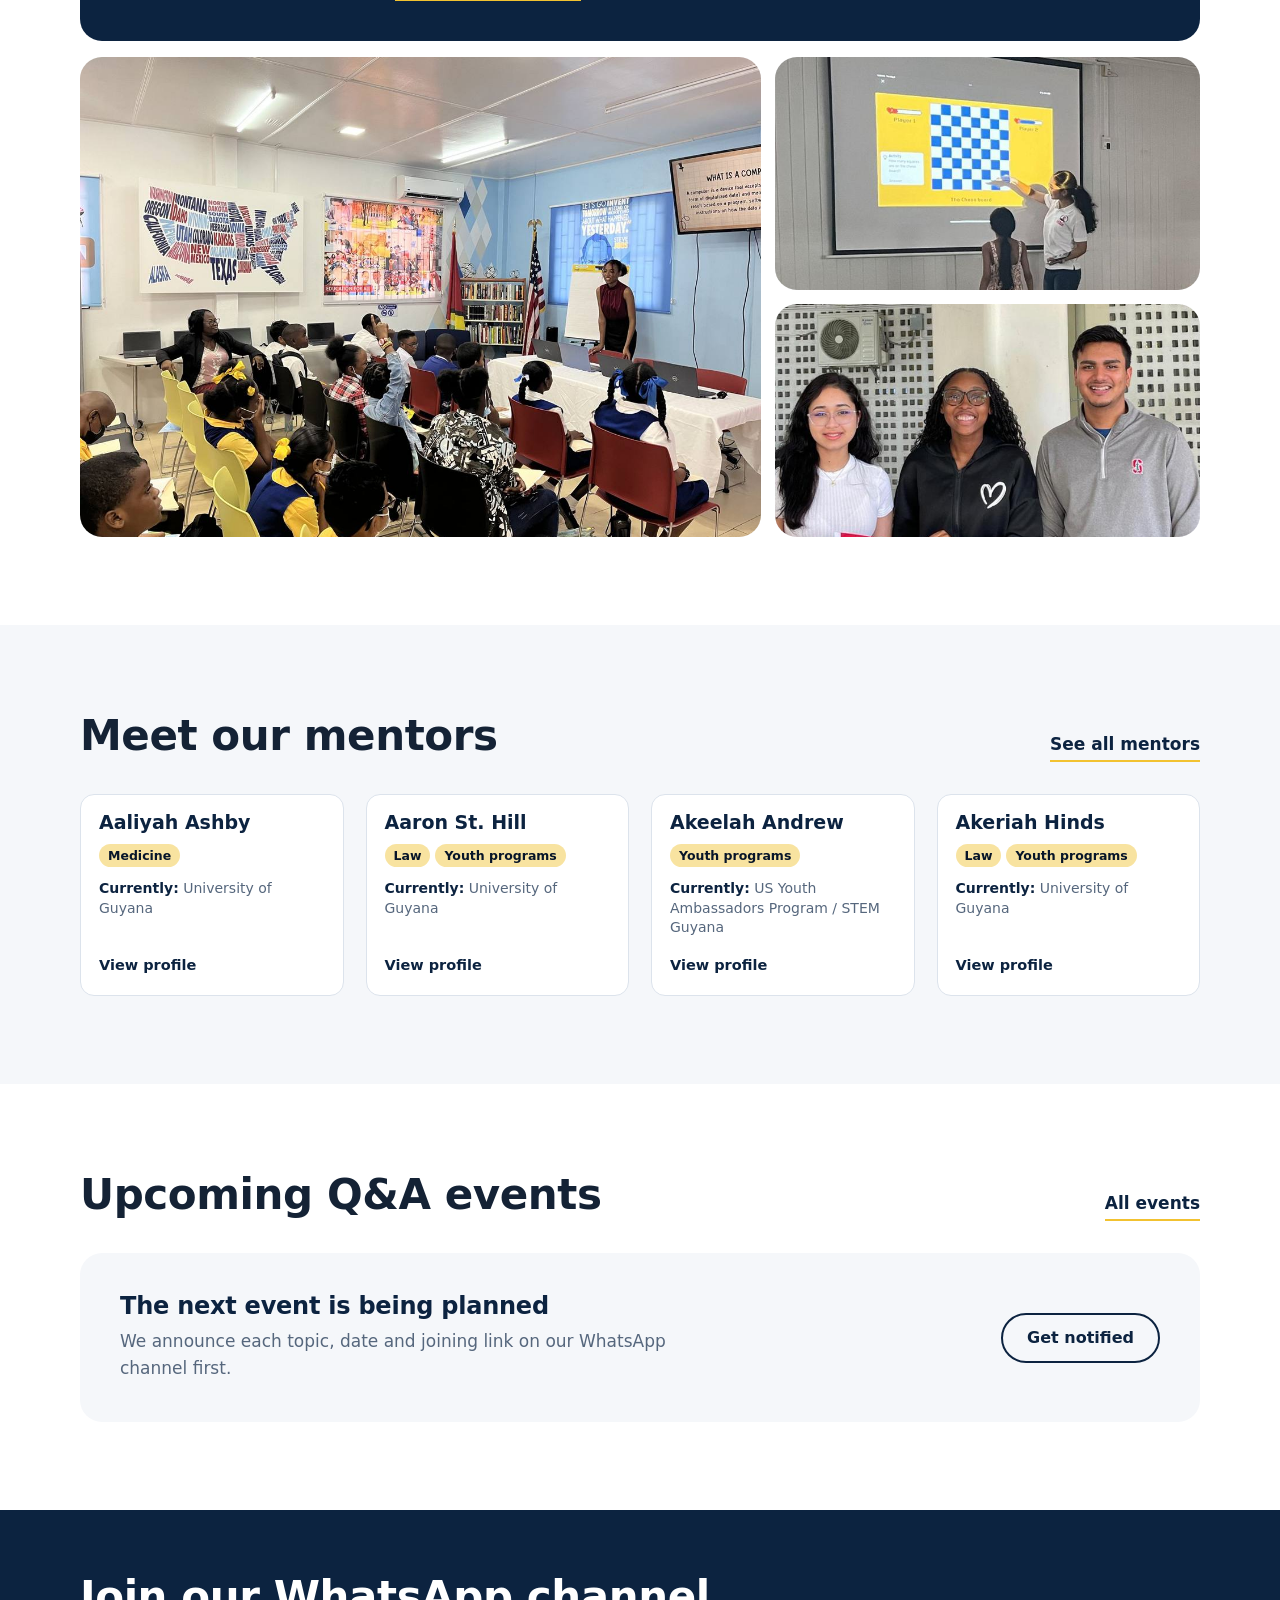
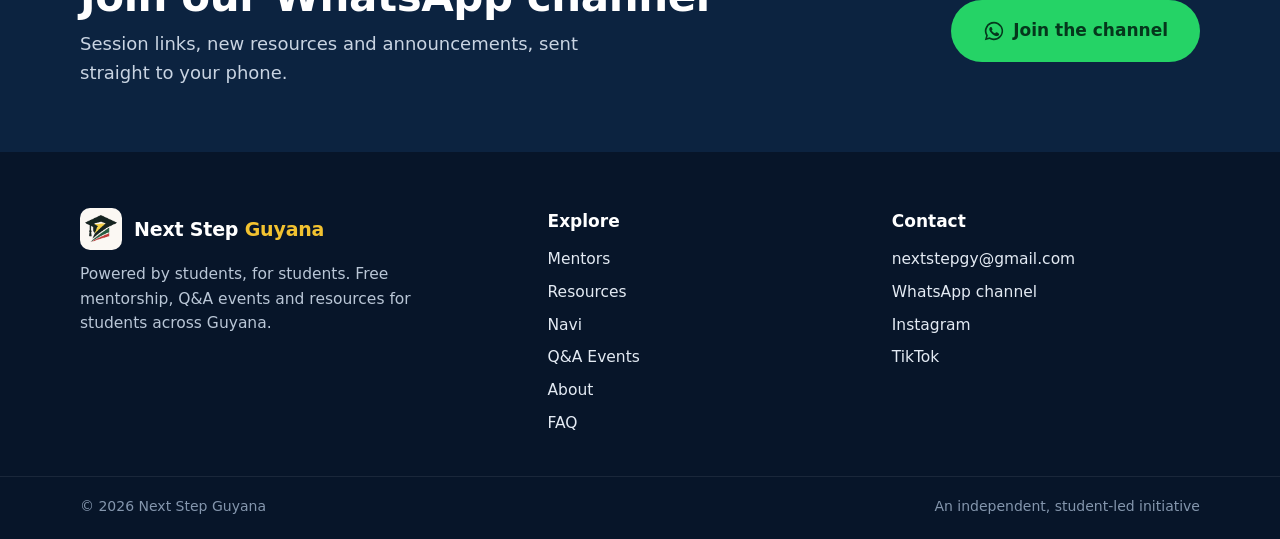
==== commit 8779d85a: "Update community counter fallback to 739 Co-Authored-By: Claude Opus 5.5 <noreply@anthropic.com> Cla" ====
--- a/index.html
+++ b/index.html
@@ -68,7 +68,7 @@
         <p>Our mentors are in classrooms and communities across Guyana, sharing what they've learned with the students coming up behind them.</p>
       </div>
       <div class="community">
-        <div class="community-num"><span id="community-count">693</span><small>students</small></div>
+        <div class="community-num"><span id="community-count">739</span><small>students</small></div>
         <div class="community-text">
           <h3>in the Next Step community, and growing</h3>
           <p>Students from across Guyana use Next Step to find mentors, join Q&amp;A events and get ready for CSEC, CAPE and university.</p>
--- a/css/style.css
+++ b/css/style.css
@@ -220,13 +220,20 @@
 .res b{display:block;font-family:var(--display);font-size:18px;color:var(--night)}
 .res span{display:block;color:var(--slate);font-size:15px;margin-top:6px;line-height:1.5}
 .res small{display:block;margin-top:10px;color:#7a8aa0;font-size:13px;word-break:break-all}
-.videos{display:grid;grid-template-columns:repeat(auto-fill,minmax(320px,1fr));gap:22px}
-.video{background:#fff;border:1px solid var(--line);border-radius:var(--r-md);overflow:hidden}
+.videos{display:grid;grid-template-columns:repeat(auto-fill,minmax(min(100%,300px),1fr));gap:22px}
+.video{background:#fff;border:1px solid var(--line);border-radius:var(--r-md);overflow:hidden;display:flex;flex-direction:column}
 .video .frame{aspect-ratio:16/9;background:var(--deep)}
 .video iframe{width:100%;height:100%;border:0;display:block}
-.video div.vt{padding:16px 18px}
-.video b{font-family:var(--display);color:var(--night);font-size:18px}
-.video p{color:var(--slate);font-size:15px;margin-top:4px}
+.video .vt{padding:16px 18px 18px;display:flex;flex-direction:column;align-items:flex-start;gap:12px;flex:1}
+.video h3{font-family:var(--display);color:var(--night);font-size:18px;line-height:1.3}
+.video p{color:var(--slate);font-size:15px;margin-top:-6px}
+.vdate{color:var(--slate);font-size:14px;margin-top:-8px}
+.vmentor{display:inline-flex;align-items:center;gap:10px;font:700 15px var(--body);color:var(--night);background:var(--paper);border:1px solid var(--line);border-radius:999px;padding:5px 16px 5px 5px;cursor:pointer;text-align:left}
+.vmentor:hover{border-color:var(--night)}
+.vava{position:relative;width:34px;height:34px;border-radius:50%;overflow:hidden;flex:none;background:#e7edf5}
+.vava .initials{font-size:13px}
+.vava img{position:absolute;inset:0;z-index:1;width:100%;height:100%;object-fit:cover;object-position:center 22%}
+.vmore{margin-top:22px;text-align:center}
 .tabs{display:flex;gap:8px;flex-wrap:wrap;margin-bottom:34px}
 
 /* ---------- About ---------- */
@@ -301,9 +308,6 @@
 .book-text b{font-size:18px;color:var(--night)}
 .book-text span:not(.lvl){color:var(--slate);font-size:15px;margin-top:4px}
 .book-text em{font-style:normal;font-weight:700;color:var(--night);margin-top:10px;font-size:15px}
-.video .lvl{margin-bottom:6px}
-.video b{display:block}
-.book-text .lvl,.video .lvl{align-self:flex-start}
 
 /* ---------- Mentors: filter button + panel ---------- */
 .filter-btn{display:inline-flex;align-items:center;gap:8px;font:700 15.5px var(--body);padding:13px 20px;border-radius:999px;border:2px solid var(--line);background:#fff;color:var(--night);cursor:pointer;white-space:nowrap;max-width:100%}
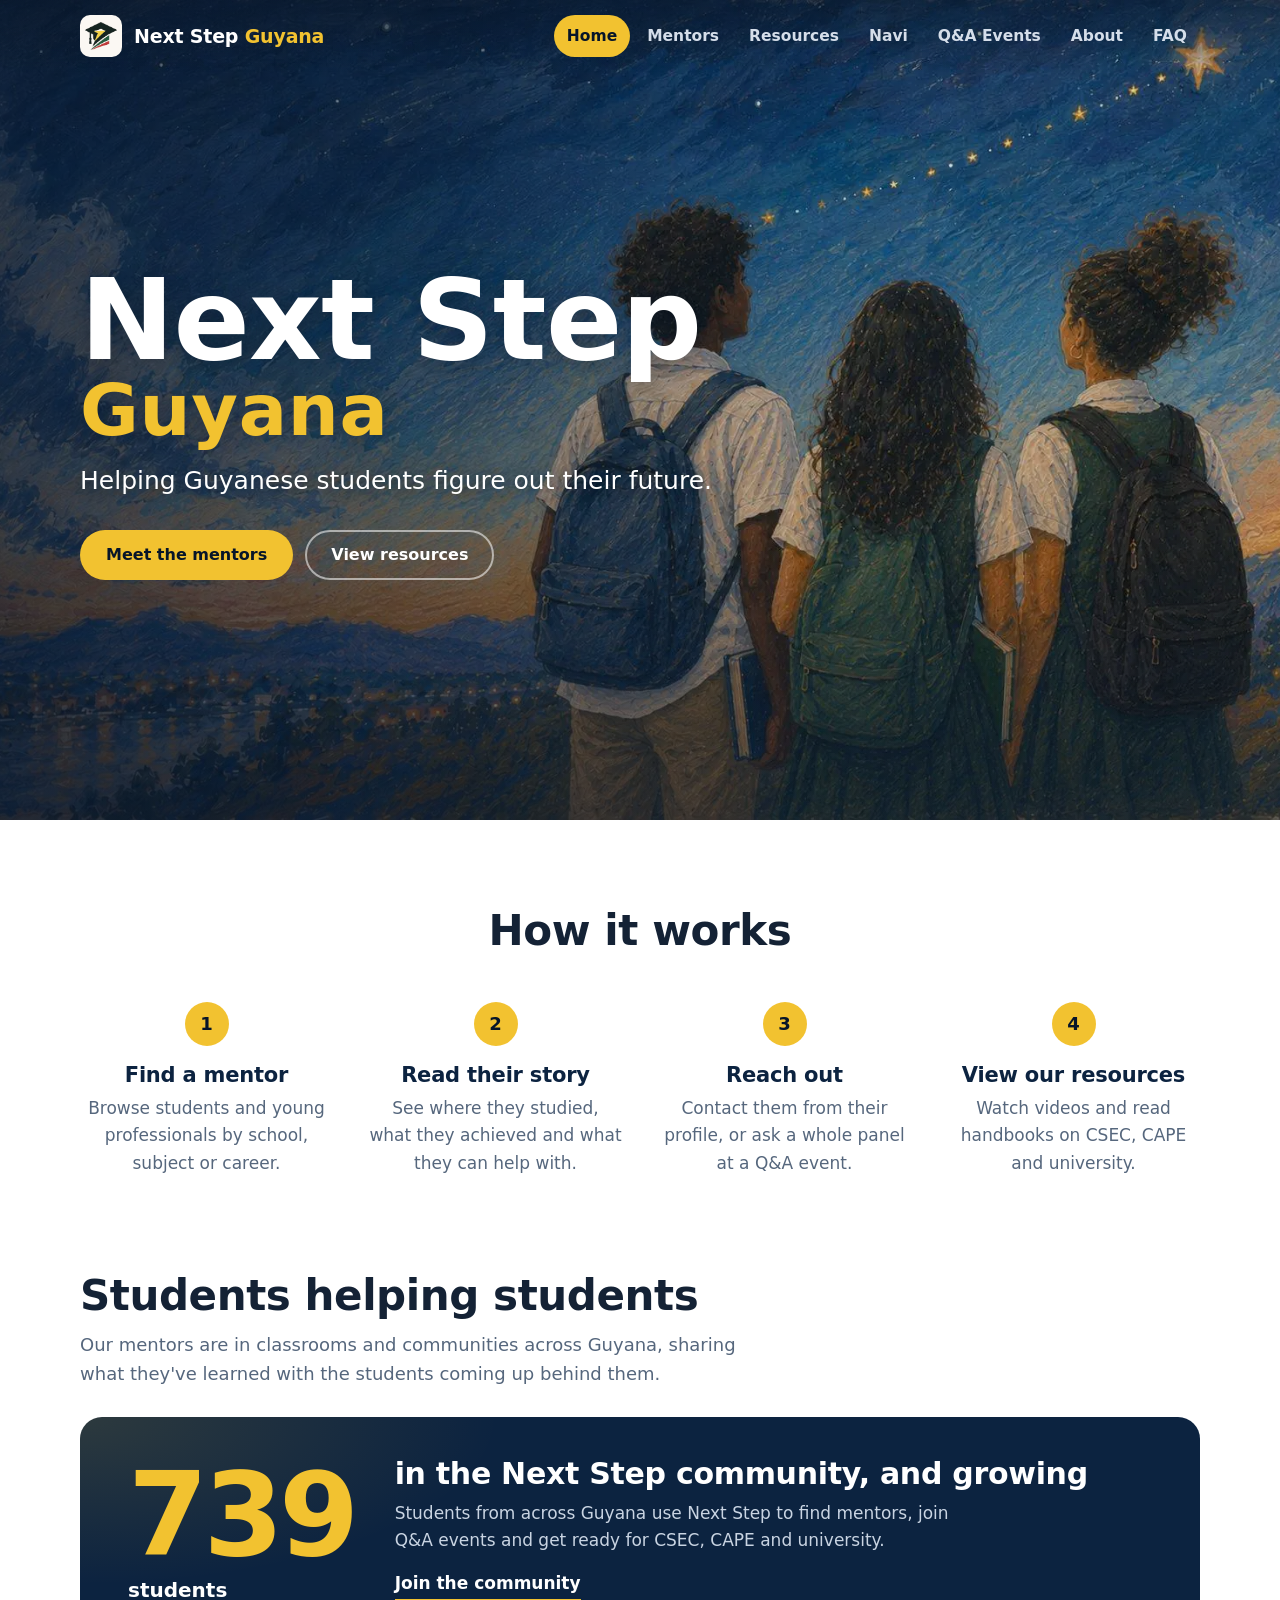
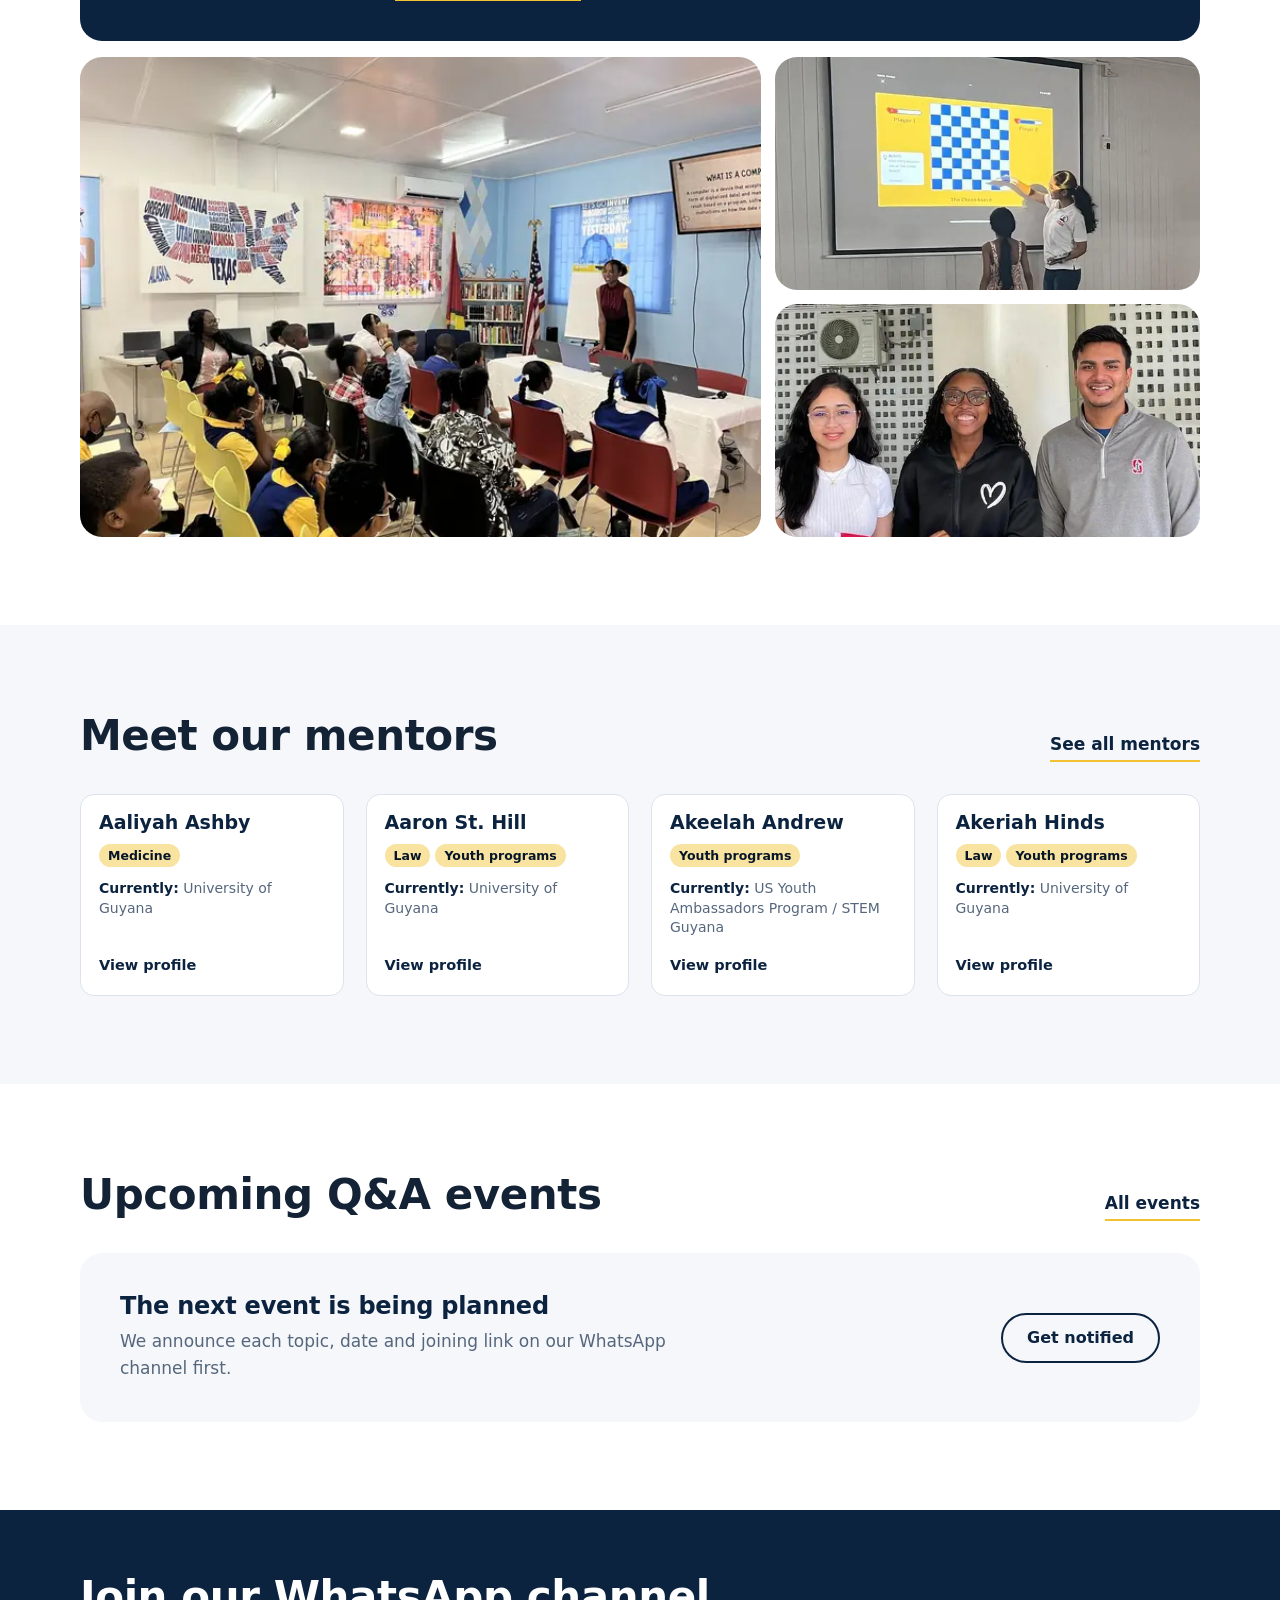
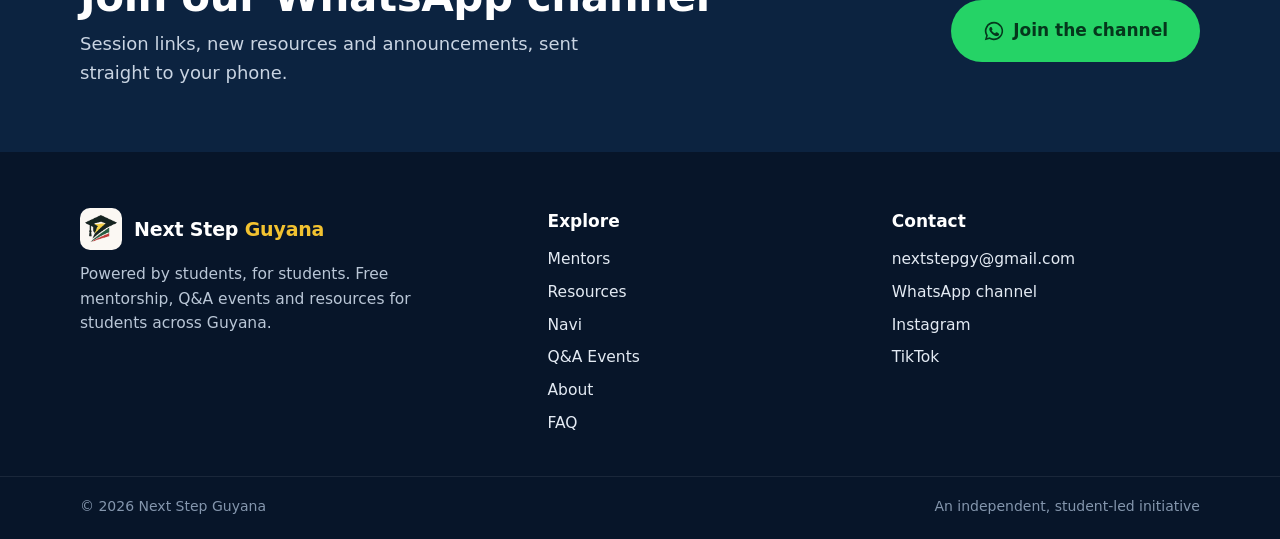
==== commit 118b9075: "Speed up the site and brochure on slow phones and mobile data Brochure: - Show a light version of ea" ====
--- a/index.html
+++ b/index.html
@@ -5,11 +5,15 @@
 <meta name="viewport" content="width=device-width, initial-scale=1">
 <title>Next Step Guyana</title>
 <meta name="description" content="Helping Guyanese students figure out their future. Free mentorship and Q&A events with students and young professionals who've been there.">
+<meta property="og:site_name" content="Next Step Guyana">
+<meta property="og:type" content="website">
 <meta property="og:title" content="Next Step Guyana">
-<meta property="og:description" content="Helping Guyanese students figure out their future.">
-<meta property="og:type" content="website">
+<meta property="og:description" content="Free mentorship for Guyanese students from people who&#x27;ve been through CSEC, CAPE, scholarships and university.">
 <meta property="og:url" content="https://www.nextstepgy.org/">
 <meta property="og:image" content="https://www.nextstepgy.org/assets/hero.jpg">
+<meta property="og:image:width" content="1672">
+<meta property="og:image:height" content="941">
+<meta property="og:image:alt" content="Students looking up at a starry night sky">
 <meta name="twitter:card" content="summary_large_image">
 <meta name="theme-color" content="#0c2340">
 <link rel="icon" href="assets/favicon.png" type="image/png">
@@ -76,9 +80,9 @@
         </div>
       </div>
       <div class="moments">
-        <figure class="m-big"><img src="assets/moment-classroom.jpg" alt="A Next Step mentor leading a session for a room of primary and secondary school students" loading="lazy"></figure>
-        <figure class="m-a"><img src="assets/moment-chess.jpg" alt="A mentor teaching children about the chessboard on a projector screen" loading="lazy"></figure>
-        <figure class="m-b"><img src="assets/moment-mentors.jpg" alt="Three Next Step mentors smiling, holding a Stanford pennant" loading="lazy"></figure>
+        <figure class="m-big"><picture><source type="image/webp" srcset="assets/moment-classroom-sm.webp 640w, assets/moment-classroom.webp 1200w" sizes="(min-width:900px) 560px, 100vw"><img src="assets/moment-classroom.jpg" alt="A Next Step mentor leading a session for a room of primary and secondary school students" loading="lazy"></picture></figure>
+        <figure class="m-a"><picture><source type="image/webp" srcset="assets/moment-chess-sm.webp 640w, assets/moment-chess.webp 1200w" sizes="(min-width:900px) 280px, 50vw"><img src="assets/moment-chess.jpg" alt="A mentor teaching children about the chessboard on a projector screen" loading="lazy"></picture></figure>
+        <figure class="m-b"><picture><source type="image/webp" srcset="assets/moment-mentors-sm.webp 640w, assets/moment-mentors.webp 1200w" sizes="(min-width:900px) 280px, 50vw"><img src="assets/moment-mentors.jpg" alt="Three Next Step mentors smiling, holding a Stanford pennant" loading="lazy"></picture></figure>
       </div>
     </div>
   </section>
--- a/css/style.css
+++ b/css/style.css
@@ -78,6 +78,9 @@
 
 /* ---------- Hero (home): the cover artwork, softly faded behind the text ---------- */
 .hero{position:relative;color:#fff;background:#13305a url("../assets/hero.jpg") 62% 40%/cover no-repeat;overflow:hidden}
+/* Lighter WebP pictures where supported (older browsers keep the JPG above); phones get a smaller one */
+.hero{background-image:image-set(url("../assets/hero.webp") type("image/webp"),url("../assets/hero.jpg") type("image/jpeg"))}
+@media (max-width:800px){.hero{background-image:image-set(url("../assets/hero-sm.webp") type("image/webp"),url("../assets/hero.jpg") type("image/jpeg"))}}
 .hero::before{content:"";position:absolute;inset:0;background:
   linear-gradient(90deg,rgba(7,21,41,.72) 0%,rgba(7,21,41,.45) 38%,rgba(7,21,41,.12) 65%,rgba(7,21,41,.12) 100%),
   linear-gradient(0deg,rgba(7,21,41,.5) 0%,rgba(7,21,41,0) 35%)}
@@ -185,6 +188,8 @@
 
 /* ---------- Page heading (inner pages) ---------- */
 .page-head{color:#fff;position:relative;overflow:hidden;background:#13305a url("../assets/sky.jpg") center 30%/cover no-repeat}
+.page-head{background-image:image-set(url("../assets/sky.webp") type("image/webp"),url("../assets/sky.jpg") type("image/jpeg"))}
+@media (max-width:800px){.page-head{background-image:image-set(url("../assets/sky-sm.webp") type("image/webp"),url("../assets/sky.jpg") type("image/jpeg"))}}
 .page-head::before{content:"";position:absolute;inset:0;background:linear-gradient(90deg,rgba(7,21,41,.82) 0%,rgba(7,21,41,.55) 60%,rgba(7,21,41,.25) 100%)}
 .page-head .wrap{padding-top:72px;padding-bottom:64px;position:relative}
 .page-head h1{font-size:clamp(40px,6vw,64px);font-weight:800;letter-spacing:-.03em;color:#fff;text-wrap:balance}
@@ -203,6 +208,8 @@
 .smentors{margin-top:10px;font-size:15px}
 .smentors b{color:var(--night)}
 .session .btn{white-space:nowrap}
+.session .sact{display:flex;flex-direction:column;gap:10px}
+@media (max-width:720px){.session .sact{flex-direction:row;flex-wrap:wrap}}
 @media (max-width:720px){.session{grid-template-columns:76px 1fr;gap:16px}.session .sact{grid-column:1/-1}.sdate b{font-size:30px}}
 .empty-state{background:var(--paper);border-radius:var(--r-lg);padding:40px;display:grid;grid-template-columns:1fr auto;gap:24px;align-items:center}
 .empty-state h3{font-size:24px;color:var(--night)}
@@ -222,8 +229,16 @@
 .res small{display:block;margin-top:10px;color:#7a8aa0;font-size:13px;word-break:break-all}
 .videos{display:grid;grid-template-columns:repeat(auto-fill,minmax(min(100%,300px),1fr));gap:22px}
 .video{background:#fff;border:1px solid var(--line);border-radius:var(--r-md);overflow:hidden;display:flex;flex-direction:column}
-.video .frame{aspect-ratio:16/9;background:var(--deep)}
+.video{scroll-margin-top:90px;transition:box-shadow .3s,border-color .3s}
+.video.vhl{border-color:var(--gold);box-shadow:0 0 0 3px var(--gold)}
+.video .frame{aspect-ratio:16/9;background:var(--deep);position:relative}
 .video iframe{width:100%;height:100%;border:0;display:block}
+.vplay{position:absolute;inset:0;width:100%;height:100%;padding:0;border:0;background:var(--deep);cursor:pointer;display:block}
+.vplay img{width:100%;height:100%;object-fit:cover;display:block}
+.vplay-icon{position:absolute;left:50%;top:50%;transform:translate(-50%,-50%);filter:drop-shadow(0 2px 6px rgba(0,0,0,.4));transition:transform .15s}
+.vplay:hover .vplay-icon,.vplay:focus-visible .vplay-icon{transform:translate(-50%,-50%) scale(1.08)}
+.vlen{position:absolute;right:8px;bottom:8px;background:rgba(0,0,0,.8);color:#fff;font:700 13px var(--body);padding:2px 7px;border-radius:5px}
+.vnew{position:absolute;left:10px;top:10px;background:var(--gold);color:var(--night);font:800 12.5px var(--body);letter-spacing:.04em;text-transform:uppercase;padding:4px 10px;border-radius:999px}
 .video .vt{padding:16px 18px 18px;display:flex;flex-direction:column;align-items:flex-start;gap:12px;flex:1}
 .video h3{font-family:var(--display);color:var(--night);font-size:18px;line-height:1.3}
 .video p{color:var(--slate);font-size:15px;margin-top:-6px}
@@ -234,6 +249,9 @@
 .vava .initials{font-size:13px}
 .vava img{position:absolute;inset:0;z-index:1;width:100%;height:100%;object-fit:cover;object-position:center 22%}
 .vmore{margin-top:22px;text-align:center}
+.vactions{display:flex;flex-wrap:wrap;align-items:center;gap:8px;margin-top:auto;padding-top:2px}
+.vshare{display:inline-flex;align-items:center;gap:7px;font:700 15px var(--body);color:#0f7a3d;background:#e9f7ee;border:1px solid #bfe5cc;border-radius:999px;padding:9px 15px;text-decoration:none}
+.vshare:hover{border-color:#0f7a3d;color:#0f7a3d}
 .tabs{display:flex;gap:8px;flex-wrap:wrap;margin-bottom:34px}
 
 /* ---------- About ---------- */
@@ -281,6 +299,7 @@
 .moments-head p{color:var(--slate);font-size:18px;margin-top:12px}
 .moments{display:grid;grid-template-columns:1.6fr 1fr;grid-template-rows:1fr 1fr;gap:14px;height:min(56vw,620px)}
 .moments figure{margin:0;border-radius:var(--r-lg);overflow:hidden;background:var(--paper)}
+.moments picture{display:block;width:100%;height:100%}
 .moments img{width:100%;height:100%;object-fit:cover}
 .m-big{grid-row:1 / 3}
 .m-a img{object-position:center 30%}
@@ -353,3 +372,4 @@
 .news-date{color:var(--slate);font-size:14px}
 .news-read{margin-top:auto;padding-top:8px;font-weight:700;font-size:14.5px;color:var(--night)}
 @media (max-width:900px){.news{grid-template-columns:1fr}}
+
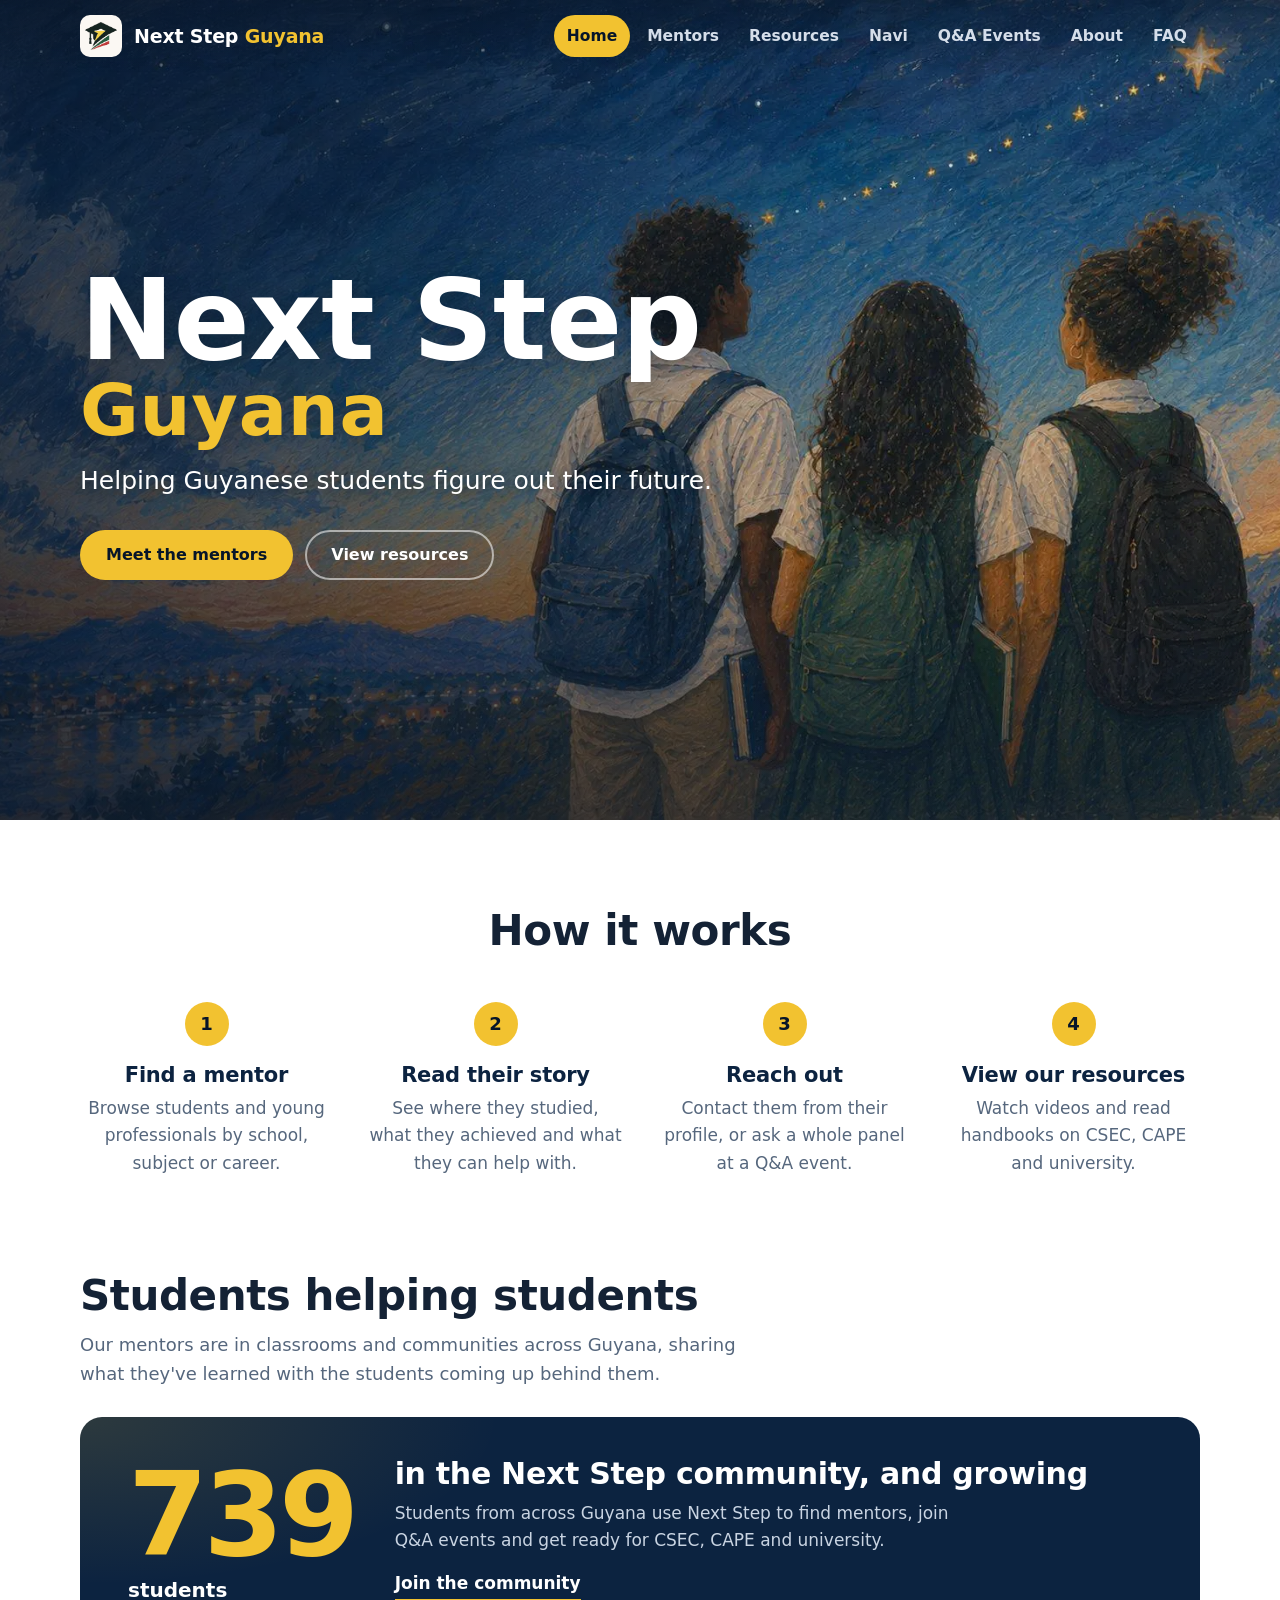
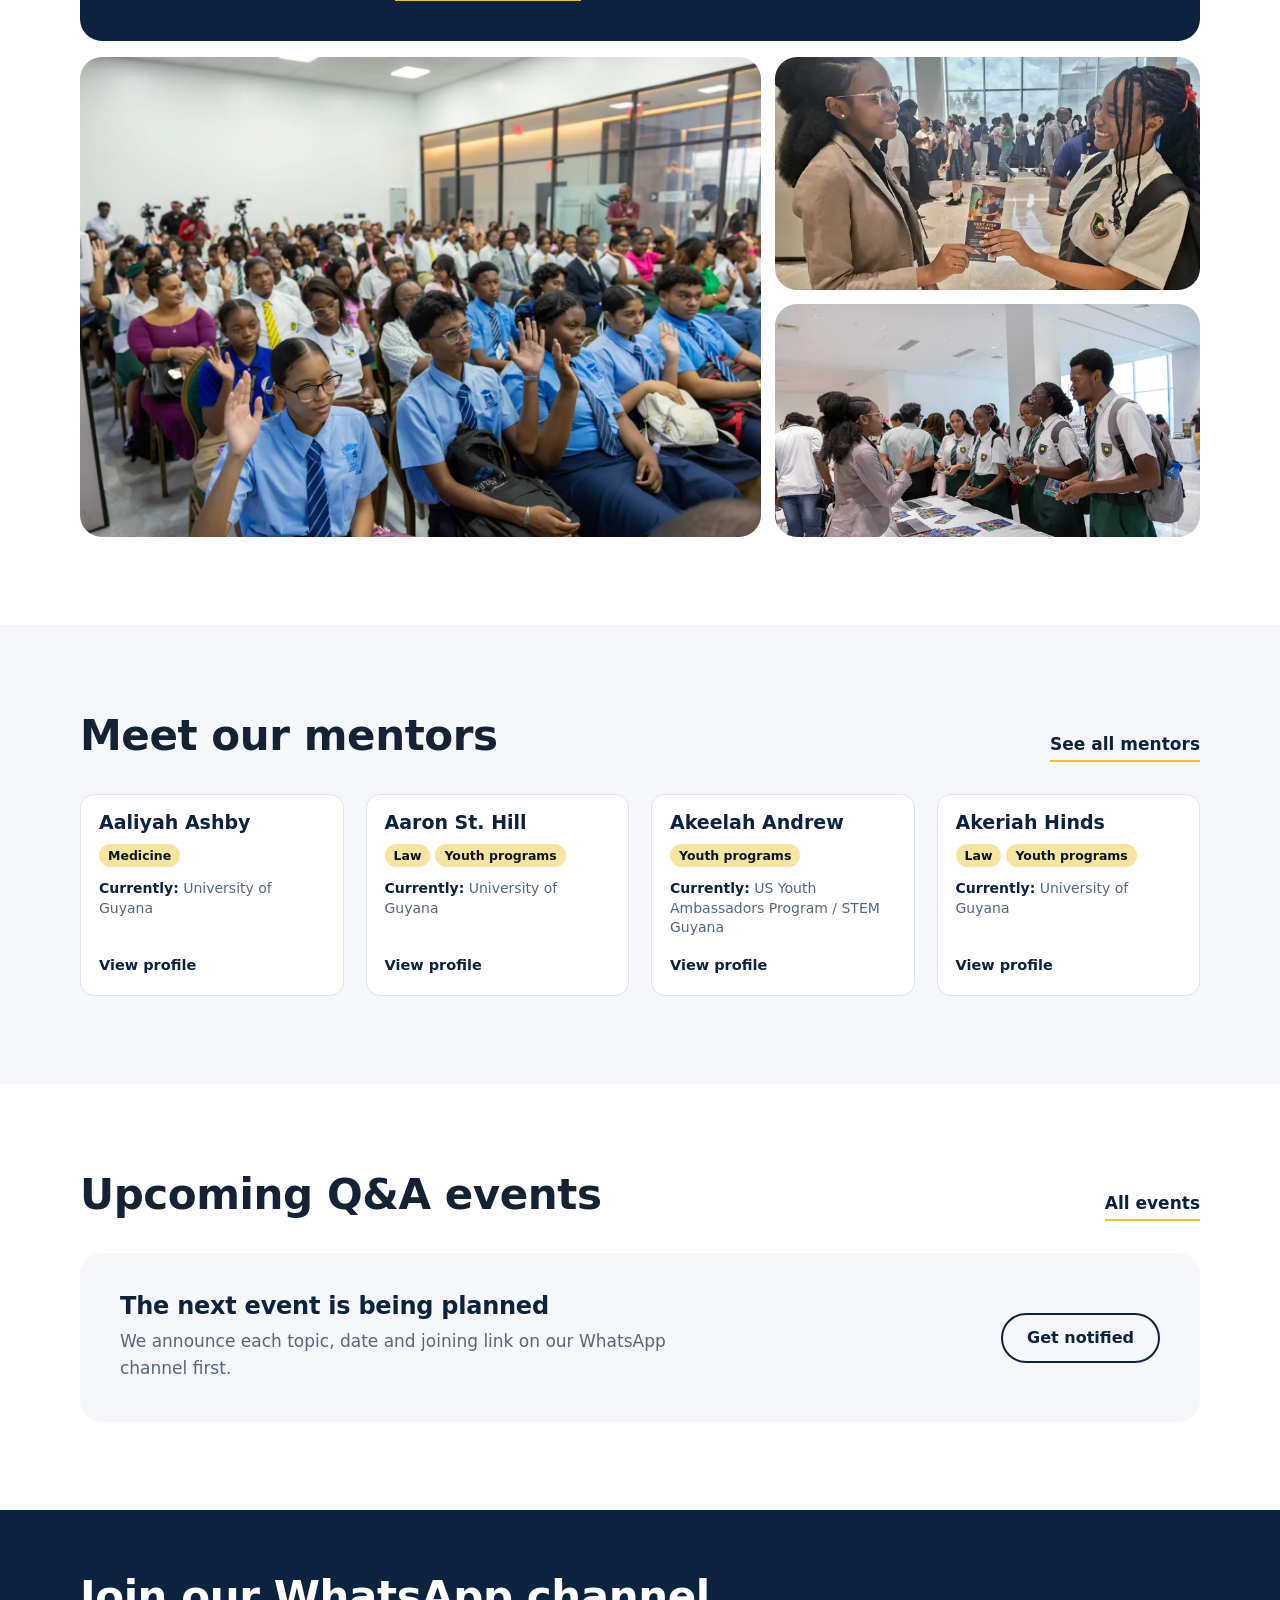
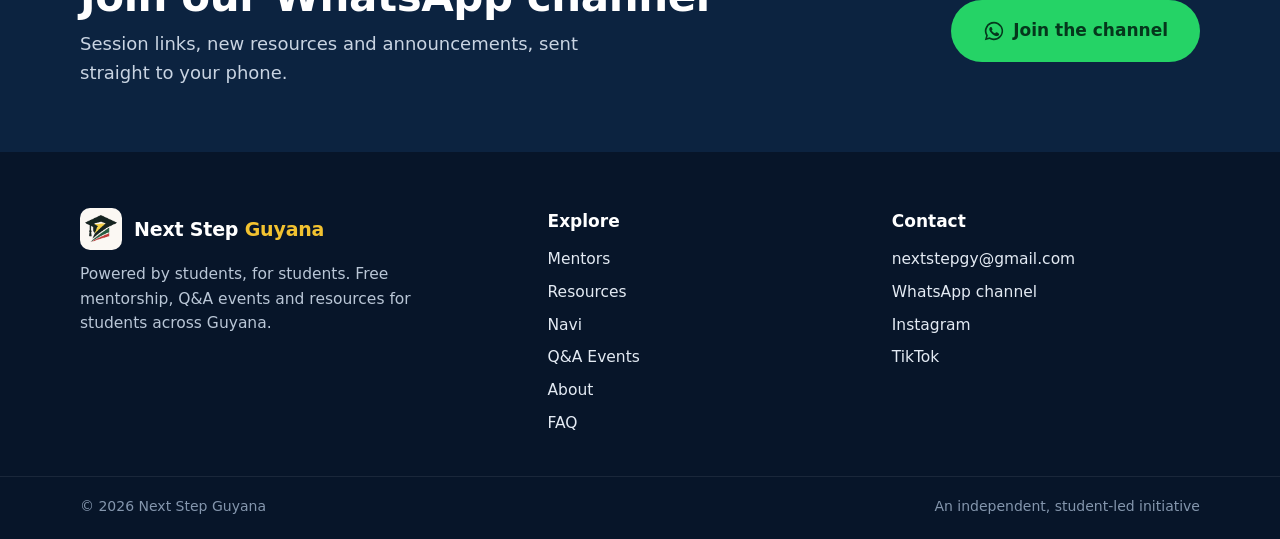
==== commit 2b3c296c: "College fair photo gallery, and fair photos on Home and About - Events: the college fair card shows " ====
--- a/index.html
+++ b/index.html
@@ -80,9 +80,9 @@
         </div>
       </div>
       <div class="moments">
-        <figure class="m-big"><picture><source type="image/webp" srcset="assets/moment-classroom-sm.webp 640w, assets/moment-classroom.webp 1200w" sizes="(min-width:900px) 560px, 100vw"><img src="assets/moment-classroom.jpg" alt="A Next Step mentor leading a session for a room of primary and secondary school students" loading="lazy"></picture></figure>
-        <figure class="m-a"><picture><source type="image/webp" srcset="assets/moment-chess-sm.webp 640w, assets/moment-chess.webp 1200w" sizes="(min-width:900px) 280px, 50vw"><img src="assets/moment-chess.jpg" alt="A mentor teaching children about the chessboard on a projector screen" loading="lazy"></picture></figure>
-        <figure class="m-b"><picture><source type="image/webp" srcset="assets/moment-mentors-sm.webp 640w, assets/moment-mentors.webp 1200w" sizes="(min-width:900px) 280px, 50vw"><img src="assets/moment-mentors.jpg" alt="Three Next Step mentors smiling, holding a Stanford pennant" loading="lazy"></picture></figure>
+        <figure class="m-big"><picture><source type="image/webp" srcset="assets/gallery/college-fair-2026/01-sm.webp 640w, assets/gallery/college-fair-2026/01.webp 1600w" sizes="(min-width:900px) 690px, 100vw"><img src="assets/gallery/college-fair-2026/01-sm.jpg" alt="A full room of students raising their hands during a Q&amp;A session at the EducationUSA college fair" loading="lazy" decoding="async"></picture></figure>
+        <figure class="m-a"><picture><source type="image/webp" srcset="assets/gallery/college-fair-2026/04-sm.webp 640w, assets/gallery/college-fair-2026/04.webp 1600w" sizes="(min-width:900px) 420px, 50vw"><img src="assets/gallery/college-fair-2026/04-sm.jpg" alt="A Next Step mentor handing our brochure to a smiling student" loading="lazy" decoding="async"></picture></figure>
+        <figure class="m-b"><picture><source type="image/webp" srcset="assets/gallery/college-fair-2026/02-sm.webp 640w, assets/gallery/college-fair-2026/02.webp 1600w" sizes="(min-width:900px) 420px, 50vw"><img src="assets/gallery/college-fair-2026/02-sm.jpg" alt="A Next Step mentor answering questions from a group of students at our table" loading="lazy" decoding="async"></picture></figure>
       </div>
     </div>
   </section>
--- a/css/style.css
+++ b/css/style.css
@@ -373,3 +373,37 @@
 .news-read{margin-top:auto;padding-top:8px;font-weight:700;font-size:14.5px;color:var(--night)}
 @media (max-width:900px){.news{grid-template-columns:1fr}}
 
+
+/* ---------- Event photo gallery + viewer ---------- */
+.sgallery{grid-column:1/-1;border-top:1px solid var(--line);padding-top:18px}
+.sglabel{font-weight:700;font-size:14px;letter-spacing:.06em;text-transform:uppercase;color:var(--slate);margin-bottom:10px}
+.sgrid{display:grid;grid-template-columns:repeat(3,1fr);gap:8px}
+@media (min-width:720px){.sgrid{grid-template-columns:repeat(6,1fr)}}
+.sg-thumb{position:relative;display:block;aspect-ratio:1;padding:0;border:0;border-radius:10px;overflow:hidden;cursor:pointer;background:var(--paper)}
+.sg-thumb picture,.sg-thumb img{display:block;width:100%;height:100%}
+.sg-thumb img{object-fit:cover;transition:transform .25s}
+.sg-thumb:hover img{transform:scale(1.05)}
+.sg-thumb:focus-visible{outline:3px solid var(--gold);outline-offset:2px}
+.sg-more{position:absolute;inset:0;display:grid;place-items:center;background:rgba(11,31,58,.62);color:#fff;font-weight:800;font-size:22px}
+.lightbox{border:0;padding:0;margin:0;width:100vw;height:100vh;height:100dvh;max-width:none;max-height:none;background:rgba(5,14,28,.96);color:#fff}
+.lightbox::backdrop{background:rgba(5,14,28,.96)}
+.lb-top{position:absolute;top:0;left:0;right:0;height:60px;display:flex;align-items:center;justify-content:space-between;padding:0 14px;z-index:2;font-size:15px}
+.lb-stage{position:absolute;inset:60px 64px 16px;margin:0;display:flex;flex-direction:column;align-items:center;justify-content:center;gap:12px}
+.lb-stage img{max-width:100%;max-height:calc(100% - 52px);width:auto;height:auto;border-radius:8px;box-shadow:0 10px 40px rgba(0,0,0,.5)}
+.lb-stage figcaption{font-size:15px;color:#dbe3ee;text-align:center;max-width:46em;line-height:1.4}
+.lightbox button{font:inherit;color:#fff;background:rgba(255,255,255,.12);border:1px solid rgba(255,255,255,.25);border-radius:999px;cursor:pointer}
+.lightbox button:hover{background:rgba(255,255,255,.24)}
+.lb-close{width:44px;height:44px;font-size:26px;line-height:1}
+.lb-nav{position:absolute;top:50%;transform:translateY(-50%);width:48px;height:48px;font-size:28px;line-height:1;z-index:2}
+.lb-prev{left:10px}.lb-next{right:10px}
+@media (max-width:640px){.lb-stage{inset:60px 8px 70px}.lb-nav{top:auto;bottom:12px;transform:none}.lb-prev{left:calc(50% - 60px)}.lb-next{right:calc(50% - 60px)}}
+
+/* ---------- About: photo strip ---------- */
+.outreach{display:grid;grid-template-columns:repeat(3,1fr);gap:14px;margin-top:22px}
+.outreach a{display:block;border-radius:var(--r-lg);overflow:hidden;aspect-ratio:4/5;background:var(--paper)}
+.outreach picture,.outreach img{display:block;width:100%;height:100%}
+.outreach img{object-fit:cover;transition:transform .3s}
+.outreach a:hover img{transform:scale(1.03)}
+@media (max-width:640px){.outreach{grid-template-columns:1fr 1fr}.outreach a:first-child{grid-column:1/-1;aspect-ratio:16/10}}
+.outreach-note{color:var(--slate);margin-top:12px;font-size:15px}
+.session{scroll-margin-top:90px}
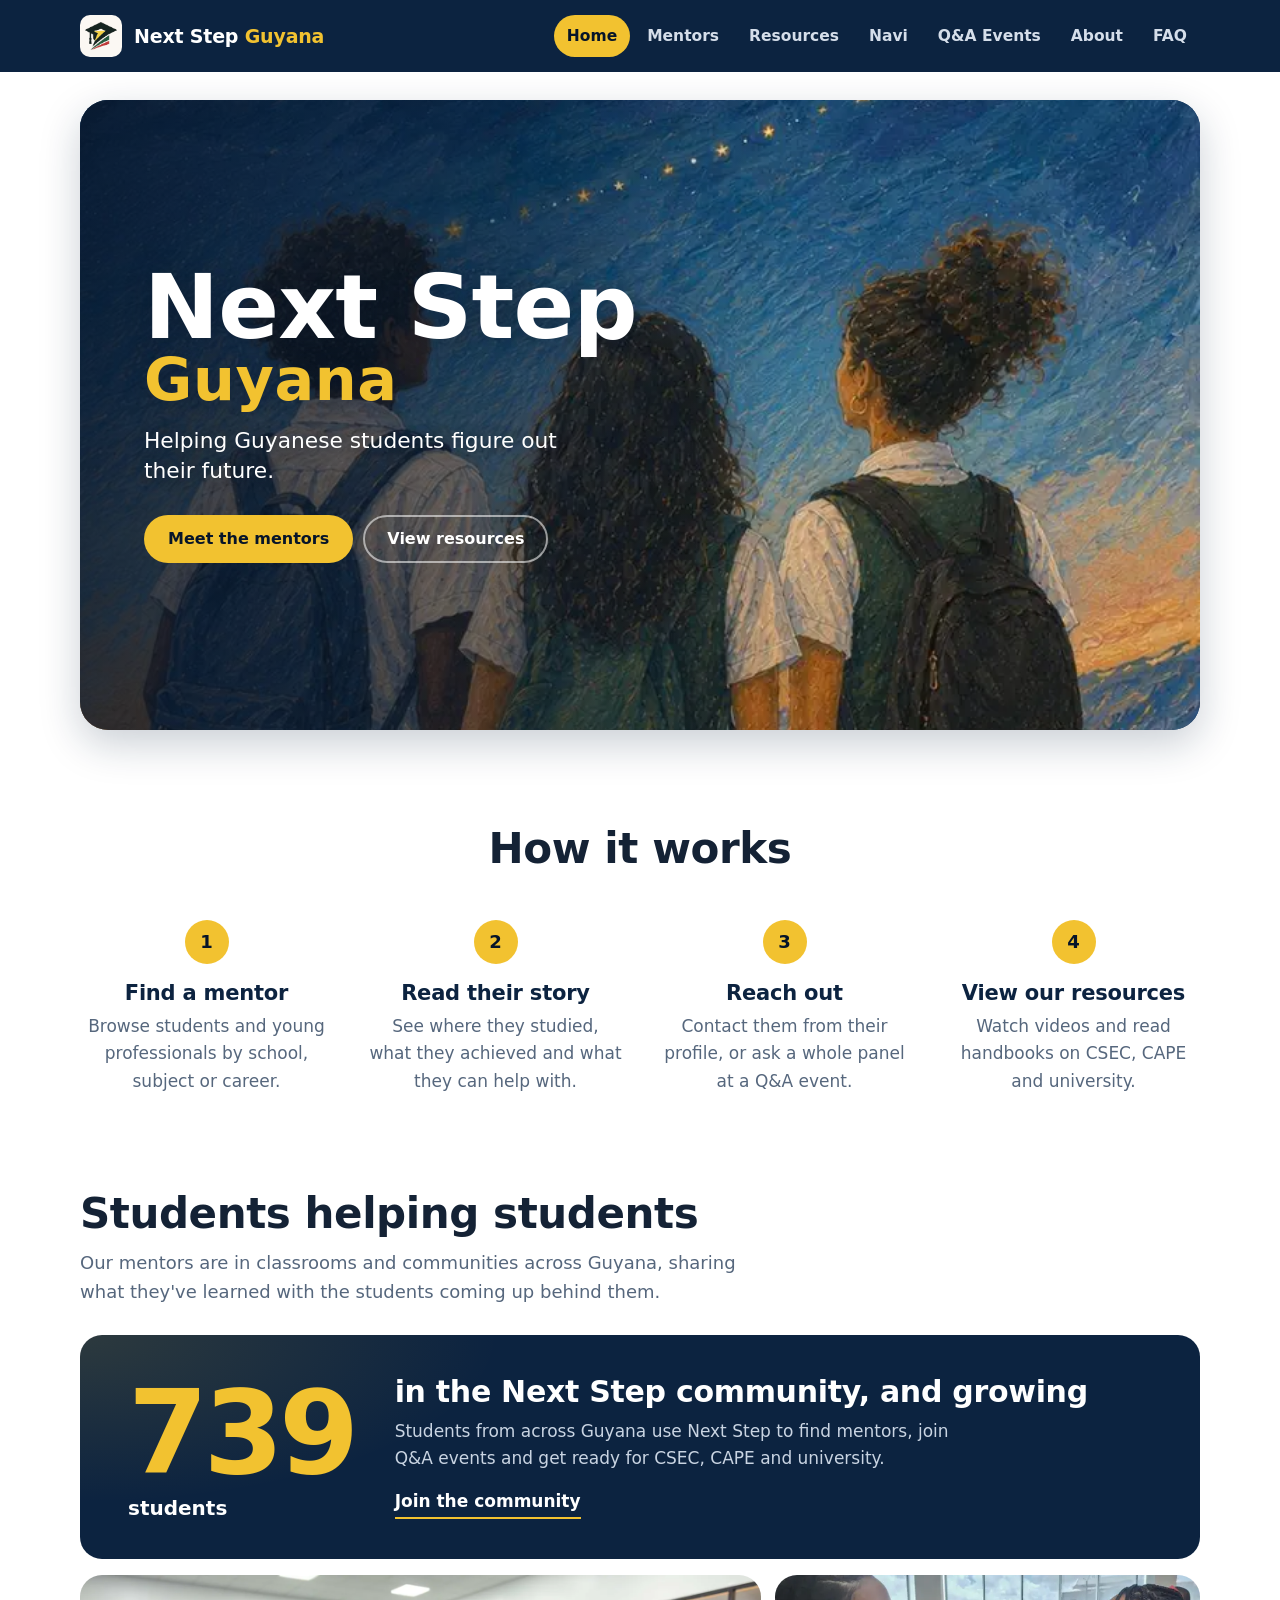
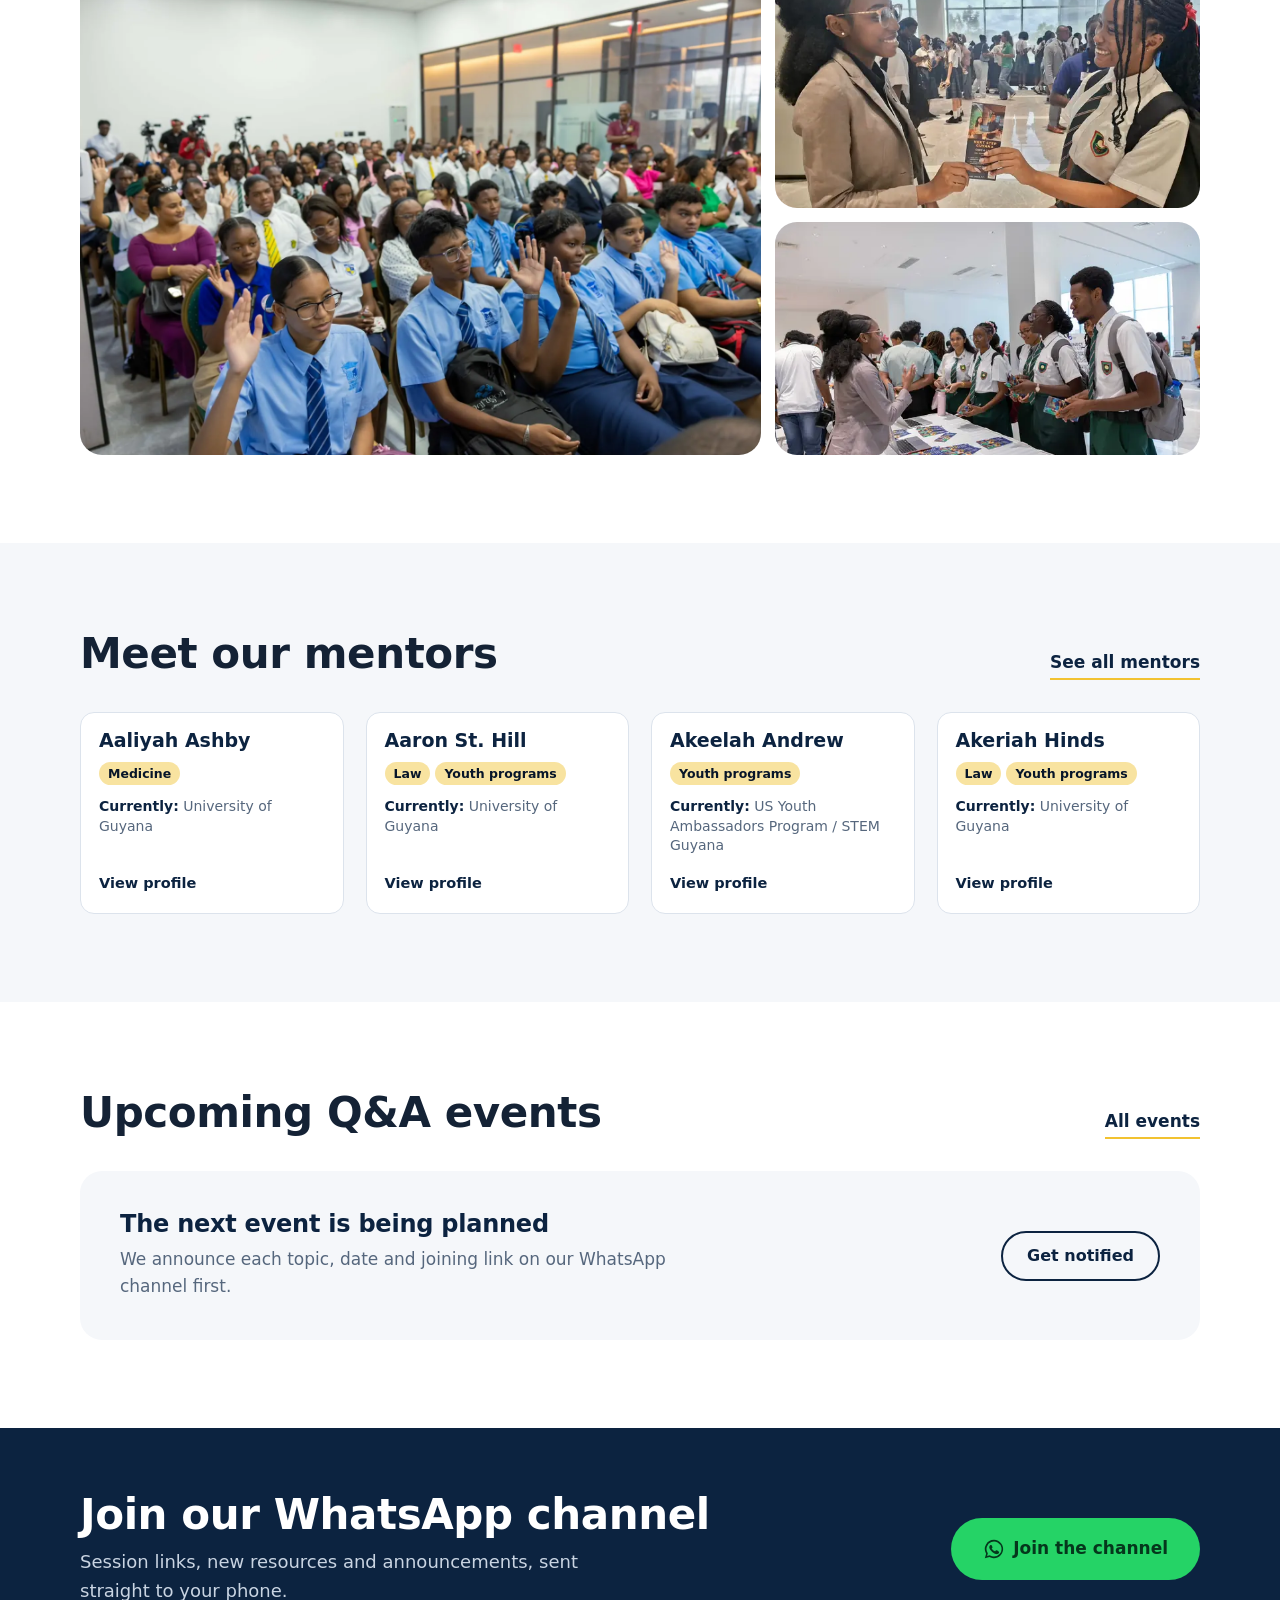
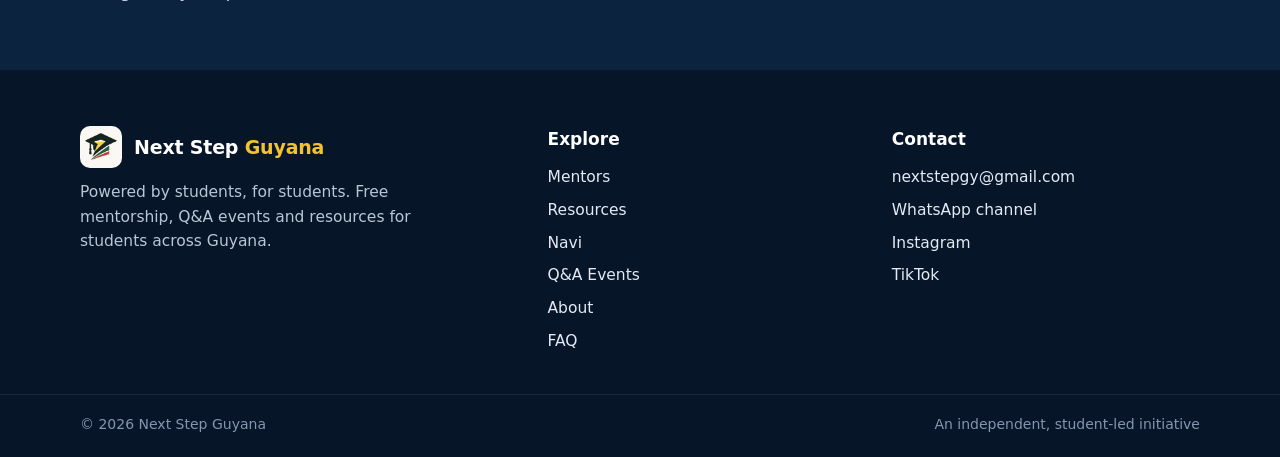
==== commit 569b2e49: "Home: boxed hero that fits phone screens, wide box on laptops - Phones: a rounded box sized to the s" ====
--- a/index.html
+++ b/index.html
@@ -24,14 +24,22 @@
 <div id="site-header"></div>
 
 <main id="main">
-  <section class="hero" aria-label="Next Step Guyana">
+  <section class="hero hero-boxed" aria-label="Next Step Guyana">
     <div class="wrap">
-      <div class="hero-copy">
-        <h1><span class="l1">Next Step</span><span class="l2">Guyana</span></h1>
-        <p class="tagline">Helping Guyanese students figure out their future.</p>
-        <div class="actions">
-          <a class="btn btn-gold" href="mentors.html">Meet the mentors</a>
-          <a class="btn btn-ghost" href="resources.html">View resources</a>
+      <div class="hero-card">
+        <picture class="hero-art">
+          <source media="(min-width:900px)" type="image/webp" srcset="assets/hero.webp">
+          <source media="(min-width:900px)" srcset="assets/hero.jpg">
+          <source type="image/webp" srcset="assets/hero-mobile.webp">
+          <img src="assets/hero-mobile.jpg" alt="Three students with backpacks looking up at a trail of stars over the city at dusk" fetchpriority="high">
+        </picture>
+        <div class="hero-copy">
+          <h1><span class="l1">Next Step</span><span class="l2">Guyana</span></h1>
+          <p class="tagline">Helping Guyanese students figure out their future.</p>
+          <div class="actions">
+            <a class="btn btn-gold" href="mentors.html">Meet the mentors</a>
+            <a class="btn btn-ghost" href="resources.html">View resources</a>
+          </div>
         </div>
       </div>
     </div>
--- a/css/style.css
+++ b/css/style.css
@@ -389,8 +389,7 @@
 .lightbox::backdrop{background:rgba(5,14,28,.96)}
 .lb-top{position:absolute;top:0;left:0;right:0;height:60px;display:flex;align-items:center;justify-content:space-between;padding:0 14px;z-index:2;font-size:15px}
 .lb-stage{position:absolute;inset:60px 64px 16px;margin:0;display:flex;flex-direction:column;align-items:center;justify-content:center;gap:12px}
-.lb-stage img{max-width:100%;max-height:calc(100% - 52px);width:auto;height:auto;border-radius:8px;box-shadow:0 10px 40px rgba(0,0,0,.5)}
-.lb-stage figcaption{font-size:15px;color:#dbe3ee;text-align:center;max-width:46em;line-height:1.4}
+.lb-stage img{max-width:100%;max-height:100%;width:auto;height:auto;border-radius:8px;box-shadow:0 10px 40px rgba(0,0,0,.5)}
 .lightbox button{font:inherit;color:#fff;background:rgba(255,255,255,.12);border:1px solid rgba(255,255,255,.25);border-radius:999px;cursor:pointer}
 .lightbox button:hover{background:rgba(255,255,255,.24)}
 .lb-close{width:44px;height:44px;font-size:26px;line-height:1}
@@ -407,3 +406,39 @@
 @media (max-width:640px){.outreach{grid-template-columns:1fr 1fr}.outreach a:first-child{grid-column:1/-1;aspect-ratio:16/10}}
 .outreach-note{color:var(--slate);margin-top:12px;font-size:15px}
 .session{scroll-margin-top:90px}
+
+/* ---------- Home hero: boxed artwork (phone-sized box, wide box on laptops) ---------- */
+.home .site-header{position:sticky;background-color:var(--night);background-image:none}
+.hero.hero-boxed{background:#fff;color:#fff;overflow:visible}
+.hero.hero-boxed::before{display:none}
+.hero.hero-boxed .wrap{min-height:0;display:block;padding-top:16px;padding-bottom:8px}
+.hero-card{position:relative;display:flex;flex-direction:column;height:calc(100vh - 72px - 28px);height:calc(100svh - 72px - 28px);min-height:520px;max-height:760px;border-radius:24px;overflow:hidden;background:#1d3a5f;box-shadow:0 14px 40px rgba(12,35,64,.22);isolation:isolate}
+.hero-art{display:block;order:2;flex:1 1 auto;min-height:0;margin-top:-56px}
+.hero-art img{display:block;width:100%;height:100%;object-fit:cover;object-position:50% 12%;
+  -webkit-mask-image:linear-gradient(180deg,transparent 0,#000 22%);mask-image:linear-gradient(180deg,transparent 0,#000 22%)}
+.hero-boxed .hero-copy{order:1;flex:none;position:relative;z-index:1;text-align:center;padding:32px 22px 0;max-width:none}
+.hero-boxed h1 .l1{font-size:clamp(46px,13vw,64px)}
+.hero-boxed h1 .l2{font-size:clamp(32px,9vw,44px)}
+.hero-boxed .tagline{margin:14px auto 0;font-size:17.5px;max-width:20em}
+.hero-boxed .actions{justify-content:center;margin-top:20px;gap:10px}
+.hero-boxed .actions .btn{flex:1 1 100%;justify-content:center;max-width:340px;margin:0 auto;padding:14px 22px}
+@media (min-width:600px) and (max-width:899px){
+  .hero-card{height:auto;max-height:none}
+  .hero-art img{height:auto;aspect-ratio:800/768}
+  .hero-boxed .actions .btn{flex:0 1 auto;margin:0}
+  .hero-art{margin-top:-90px}
+}
+/* Laptops and up: the full painting in a wide box, text on the left */
+@media (min-width:900px){
+  .hero.hero-boxed .wrap{padding-top:28px;padding-bottom:8px}
+  .hero-card{display:block;height:clamp(500px,70vh,640px);min-height:0;max-height:none;border-radius:28px}
+  .hero-art{position:absolute;inset:0;margin:0}
+  .hero-art img{width:100%;height:100%;aspect-ratio:auto;object-fit:cover;object-position:72% 35%;-webkit-mask-image:none;mask-image:none}
+  .hero-card::after{content:"";position:absolute;inset:0;z-index:0;background:linear-gradient(90deg,rgba(7,21,41,.82) 0%,rgba(7,21,41,.5) 38%,rgba(7,21,41,0) 62%)}
+  .hero-boxed .hero-copy{position:relative;z-index:1;height:100%;display:flex;flex-direction:column;justify-content:center;text-align:left;padding:0 clamp(40px,5vw,72px);max-width:640px}
+  .hero-boxed h1 .l1{font-size:clamp(64px,7vw,96px)}
+  .hero-boxed h1 .l2{font-size:clamp(42px,4.6vw,62px)}
+  .hero-boxed .tagline{margin:20px 0 0;font-size:clamp(19px,1.7vw,23px)}
+  .hero-boxed .actions{justify-content:flex-start;margin-top:30px}
+  .hero-boxed .actions .btn{flex:0 0 auto;margin:0}
+}
